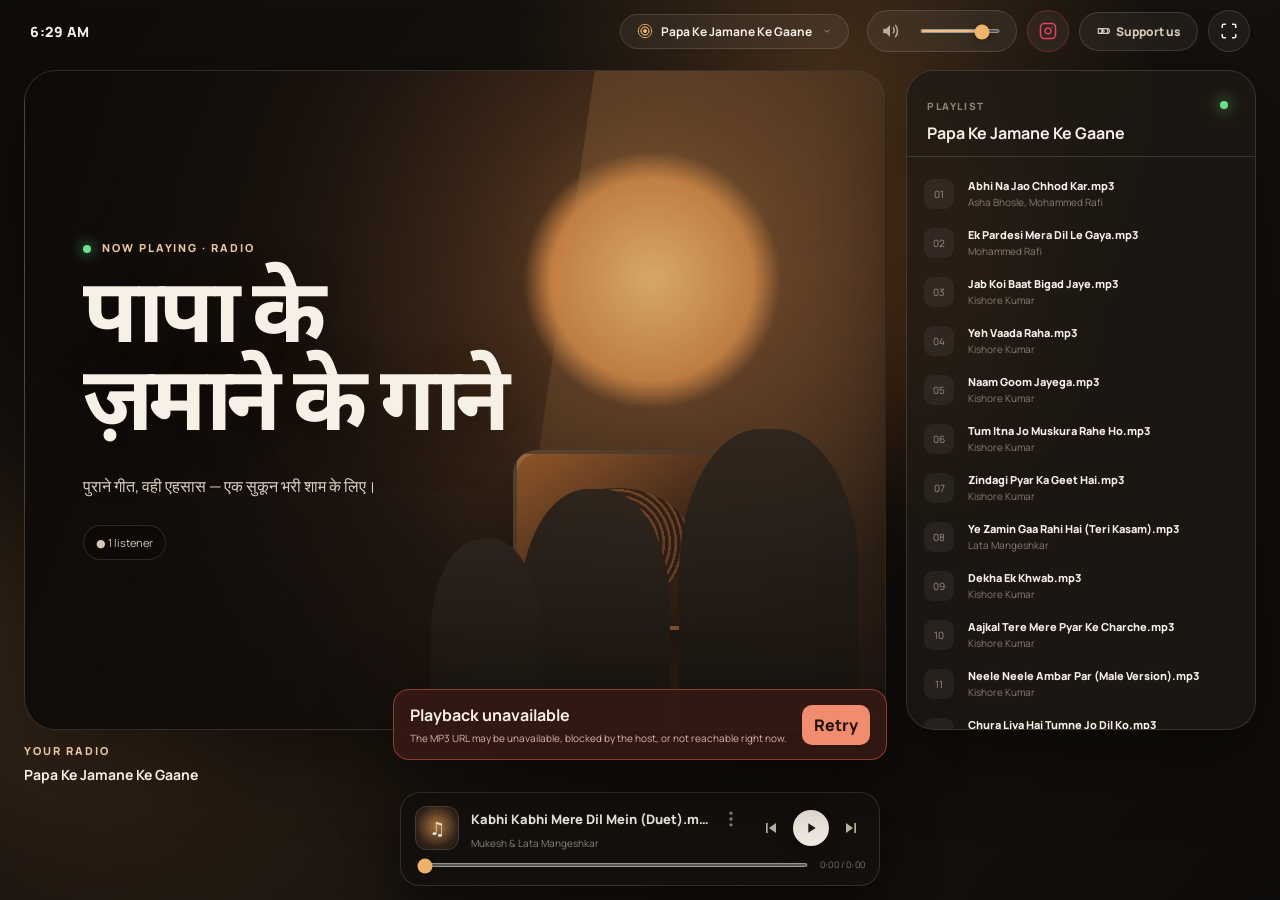
==== index.html @ b5c35861 "Add files via upload" ====
<!doctype html>
<html lang="hi">
<head>
  <meta charset="utf-8">
  <meta name="viewport" content="width=device-width, initial-scale=1">
  <meta name="theme-color" content="#0b0a09">
  <title>Suno Vibe — Suno. Feel Karo. Vibe Karo.</title>
  <meta name="description" content="Suno Vibe — Suno. Feel Karo. Vibe Karo. A nostalgic radio-style music player.">
  <link rel="preconnect" href="https://fonts.googleapis.com">
  <link rel="preconnect" href="https://fonts.gstatic.com" crossorigin>
  <link href="https://fonts.googleapis.com/css2?family=Manrope:wght@400;500;600;700;800&family=Noto+Sans+Devanagari:wght@500;600;700;800&display=swap" rel="stylesheet">
  <link rel="stylesheet" href="styles.css">
</head>
<body>
  <div class="app-shell">
    <div class="ambient ambient-a"></div>
    <div class="ambient ambient-b"></div>

        <header class="topbar">
      <div class="clock" id="clock">--:--</div>
      <div class="top-actions">
        <!-- Radio Channel Dropdown -->
        <div class="channel-dropdown">
          <button class="channel-btn" id="channelBtn">
            <span class="channel-icon-wrapper">
              <svg class="channel-svg-icon" viewBox="0 0 24 24" width="16" height="16">
                <circle cx="12" cy="12" r="3" fill="currentColor"/>
                <path d="M12 2C6.48 2 2 6.48 2 12s4.48 10 10 10 10-4.48 10-10S17.52 2 12 2zm0 16c-3.31 0-6-2.69-6-6s2.69-6 6-6 6 2.69 6 6-2.69 6-6 6z" fill="none" stroke="currentColor" stroke-width="1.5"/>
                <path d="M12 6c-3.31 0-6 2.69-6 6s2.69 6 6 6 6-2.69 6-6-2.69-6-6-6z" fill="none" stroke="currentColor" stroke-width="1"/>
              </svg>
            </span>
            <span class="channel-name" id="currentChannelName">Papa Ke Jamane Ke Gaane</span>
            <span class="channel-arrow">
              <svg class="arrow-svg" viewBox="0 0 24 24" width="10" height="10">
                <path d="M7 10l5 5 5-5" fill="none" stroke="currentColor" stroke-width="2" stroke-linecap="round" stroke-linejoin="round"/>
              </svg>
            </span>
          </button>
          <div class="channel-menu" id="channelMenu">
            <div class="channel-header">📻 Radio Channels</div>
            <div class="channel-item active" data-channel="papa">
              <span class="channel-icon-s">
                <svg viewBox="0 0 24 24" width="18" height="18">
                  <circle cx="12" cy="12" r="3" fill="#f0b36d"/>
                  <path d="M12 2C6.48 2 2 6.48 2 12s4.48 10 10 10 10-4.48 10-10S17.52 2 12 2z" fill="none" stroke="#f0b36d" stroke-width="1.5"/>
                </svg>
              </span>
              Papa Ke Jamane Ke Gaane
              <span class="channel-check">✓</span>
            </div>
            <div class="channel-item" data-channel="bhojpuri">
              <span class="channel-icon-s">
                <svg viewBox="0 0 24 24" width="18" height="18">
                  <path d="M12 2C6.48 2 2 6.48 2 12s4.48 10 10 10 10-4.48 10-10S17.52 2 12 2z" fill="none" stroke="#ff6b35" stroke-width="1.5"/>
                  <circle cx="12" cy="12" r="2" fill="#ff6b35"/>
                  <path d="M7 8c3-3 6-3 10 0" stroke="#ff6b35" stroke-width="1.5" fill="none"/>
                </svg>
              </span>
              Bhojpuri Banger
              <span class="new-badge">HOT</span>
            </div>
            <div class="channel-item" data-channel="2009">
              <span class="channel-icon-s">
                <svg viewBox="0 0 24 24" width="18" height="18">
                  <path d="M12 3v10.55c-.59-.34-1.27-.55-2-.55-2.21 0-4 1.79-4 4s1.79 4 4 4 4-1.79 4-4V7h4V3h-6z" fill="none" stroke="#ffd700" stroke-width="1.5"/>
                </svg>
              </span>
              2009s Vibe
              <span class="new-badge">NEW</span>
            </div>
            <div class="channel-item" data-channel="bartam">
              <span class="channel-icon-s">
                <svg viewBox="0 0 24 24" width="18" height="18">
                  <path d="M3 17v2h6v-2H3zM3 5v2h10V5H3zm10 16v-2h8v-2h-8v-2h-2v6h2zM7 9v2H3v2h4v2h2V9H7zm14 4v-2H11v2h10zm-6-4h2V7h-2v2z" fill="none" stroke="#4ecdc4" stroke-width="1.5"/>
                </svg>
              </span>
              Bartan Time
            </div>
            <div class="channel-item" data-channel="gym">
              <span class="channel-icon-s">
                <svg viewBox="0 0 24 24" width="18" height="18">
                  <path d="M20 18c1.1 0 2-.9 2-2V8c0-1.1-.9-2-2-2h-4v2h4v8h-4v2h4zM4 18h4v-2H4V8h4V6H4c-1.1 0-2 .9-2 2v8c0 1.1.9 2 2 2z" fill="none" stroke="#ff6b6b" stroke-width="1.5"/>
                  <rect x="8" y="6" width="8" height="12" rx="1" fill="none" stroke="#ff6b6b" stroke-width="1.5"/>
                </svg>
              </span>
              Gym Jam
            </div>
            <div class="channel-item" data-channel="genz">
              <span class="channel-icon-s">
                <svg viewBox="0 0 24 24" width="18" height="18">
                  <path d="M12 2C6.48 2 2 6.48 2 12s4.48 10 10 10 10-4.48 10-10S17.52 2 12 2zm0 18c-4.41 0-8-3.59-8-8s3.59-8 8-8 8 3.59 8 8-3.59 8-8 8z" fill="none" stroke="#a29bfe" stroke-width="1.5"/>
                  <path d="M12 6v6l4 2" fill="none" stroke="#a29bfe" stroke-width="1.5"/>
                </svg>
              </span>
              Genz Gaane
            </div>
            <div class="channel-item" data-channel="neendi">
              <span class="channel-icon-s">
                <svg viewBox="0 0 24 24" width="18" height="18">
                  <path d="M12 2C6.48 2 2 6.48 2 12s4.48 10 10 10 10-4.48 10-10S17.52 2 12 2zm0 18c-4.41 0-8-3.59-8-8s3.59-8 8-8 8 3.59 8 8-3.59 8-8 8z" fill="none" stroke="#74b9ff" stroke-width="1.5"/>
                  <path d="M12 6v6l3 3" fill="none" stroke="#74b9ff" stroke-width="1.5"/>
                </svg>
              </span>
              Neendi Time
            </div>
            <div class="channel-item" data-channel="chatpate">
              <span class="channel-icon-s">
                <svg viewBox="0 0 24 24" width="18" height="18">
                  <path d="M12 2C6.48 2 2 6.48 2 12s4.48 10 10 10 10-4.48 10-10S17.52 2 12 2z" fill="none" stroke="#e17055" stroke-width="1.5"/>
                  <path d="M8 8l4 4-4 4" fill="none" stroke="#e17055" stroke-width="1.5"/>
                </svg>
              </span>
              Chatpate Songs
            </div>
            <div class="channel-item" data-channel="tamil">
              <span class="channel-icon-s">
                <svg viewBox="0 0 24 24" width="18" height="18">
                  <path d="M12 2C6.48 2 2 6.48 2 12s4.48 10 10 10 10-4.48 10-10S17.52 2 12 2z" fill="none" stroke="#fd79a8" stroke-width="1.5"/>
                  <circle cx="12" cy="12" r="2" fill="#fd79a8"/>
                </svg>
              </span>
              Tamil Hits
            </div>
            <div class="channel-item" data-channel="punjabi">
              <span class="channel-icon-s">
                <svg viewBox="0 0 24 24" width="18" height="18">
                  <path d="M12 2C6.48 2 2 6.48 2 12s4.48 10 10 10 10-4.48 10-10S17.52 2 12 2z" fill="none" stroke="#00cec9" stroke-width="1.5"/>
                  <circle cx="12" cy="12" r="2" fill="#00cec9"/>
                </svg>
              </span>
              Punjabi Tadka
            </div>
            <div class="channel-item" data-channel="kk">
              <span class="channel-icon-s">
                <svg viewBox="0 0 24 24" width="18" height="18">
                  <path d="M12 2C6.48 2 2 6.48 2 12s4.48 10 10 10 10-4.48 10-10S17.52 2 12 2z" fill="none" stroke="#fdcb6e" stroke-width="1.5"/>
                  <path d="M9 8l6 4-6 4V8z" fill="none" stroke="#fdcb6e" stroke-width="1.5"/>
                </svg>
              </span>
              The Great KK
            </div>
          </div>
        </div>

        <div class="top-volume">
          <button class="icon-btn" id="muteBtn" title="Mute / unmute" aria-label="Mute / unmute">
            <svg viewBox="0 0 24 24" width="18" height="18">
              <path d="M3 9v6h4l5 5V4L7 9H3z" fill="currentColor"/>
              <path d="M16 7c2 2 2 6 0 8" fill="none" stroke="currentColor" stroke-width="2"/>
              <path d="M19 4c4 4 4 12 0 16" fill="none" stroke="currentColor" stroke-width="2"/>
            </svg>
          </button>
          <input id="volumeRange" type="range" min="0" max="1" step="0.01" value="0.85" aria-label="Volume">
          <button class="icon-btn visually-hidden" id="volumeIcon" tabindex="-1" aria-hidden="true">◖</button>
        </div>

        <!-- Instagram Button (Replaced Theme Button) -->
        <a href="https://www.instagram.com/i.shubham0210/" target="_blank" class="icon-btn instagram-btn" title="Instagram DM" aria-label="Instagram">
          <svg viewBox="0 0 24 24" width="18" height="18" fill="none" stroke="currentColor" stroke-width="2" stroke-linecap="round" stroke-linejoin="round">
            <rect x="2" y="2" width="20" height="20" rx="5" ry="5"/>
            <path d="M16 11.37A4 4 0 1 1 12.63 8 4 4 0 0 1 16 11.37z"/>
            <line x1="17.5" y1="6.5" x2="17.51" y2="6.5"/>
          </svg>
        </a>

        <button class="support-pill" id="supportBtn">
          <svg viewBox="0 0 24 24" width="14" height="14" fill="none" stroke="currentColor" stroke-width="2">
            <path d="M18 8h1a4 4 0 0 1 0 8h-1"/>
            <path d="M6 8h1a4 4 0 0 1 0 8H6"/>
            <path d="M4 8h16v8H4z"/>
            <circle cx="12" cy="12" r="2"/>
          </svg>
          Support us
        </button>
        <button class="icon-btn" id="fullscreenBtn" title="Fullscreen" aria-label="Fullscreen">
          <svg viewBox="0 0 24 24" width="18" height="18" fill="none" stroke="currentColor" stroke-width="2">
            <path d="M8 3H5a2 2 0 0 0-2 2v3"/>
            <path d="M21 8V5a2 2 0 0 0-2-2h-3"/>
            <path d="M16 21h3a2 2 0 0 0 2-2v-3"/>
            <path d="M3 16v3a2 2 0 0 0 2 2h3"/>
          </svg>
        </button>
      </div>
    </header>

    <main class="main-grid">
      <section class="hero">
        <div class="hero-copy">
          <div class="eyebrow"><span class="live-dot"></span> NOW PLAYING · RADIO</div>
          <h1 id="heroTitle">पापा के<br>ज़माने के गाने</h1>
          <p class="hero-sub" id="heroSub">पुराने गीत, वही एहसास — एक सुकून भरी शाम के लिए।</p>
          <div class="hero-meta">
            <span id="onlineCount">● 1 listener</span>
          </div>
        </div>

        <div class="radio-art" aria-hidden="true">
          <div class="sun"></div>
          <div class="window"></div>
          <div class="radio">
            <div class="radio-speaker"></div>
            <div class="radio-dial"></div>
            <div class="radio-knob"></div>
          </div>
          <div class="silhouette s1"></div>
          <div class="silhouette s2"></div>
          <div class="silhouette s3"></div>
        </div>
      </section>

      <aside class="sidebar">
        <div class="sidebar-head">
          <div>
            <small>PLAYLIST</small>
            <h2 id="playlistTitle">Papa Ke Jamane Ke Gaane</h2>
          </div>
          <span class="status-dot"></span>
        </div>

        <div class="playlist-scroll" id="playlist"></div>
      </aside>
    </main>

    <section class="queue-strip">
      <div>
        <span class="section-kicker">YOUR RADIO</span>
        <strong id="queueTitle">Papa Ke Jamane Ke Gaane</strong>
      </div>
    </section>

    <footer class="mini-player" id="miniPlayer">
      <div class="mini-top">
        <div class="cover" id="cover"><span>♫</span></div>
        <div class="mini-text">
          <div class="mini-title-row">
            <strong id="nowTitle">Choose a song</strong>
            <button class="mini-dots" id="playlistPopupBtn" title="Show playlist" aria-label="Show playlist">
              <svg viewBox="0 0 24 24" width="20" height="20" fill="none" stroke="currentColor" stroke-width="2">
                <circle cx="12" cy="5" r="1"/>
                <circle cx="12" cy="12" r="1"/>
                <circle cx="12" cy="19" r="1"/>
              </svg>
            </button>
          </div>
          <span id="nowArtist">Papa Ke Jamane Ke Gaane</span>
        </div>
        <div class="mini-controls">
          <button class="control" id="prevBtn" title="Previous" aria-label="Previous">
            <svg viewBox="0 0 24 24" width="20" height="20" fill="currentColor">
              <path d="M6 6h2v12H6zm3.5 6l8.5 6V6z"/>
            </svg>
          </button>
          <button class="play" id="playBtn" title="Play / pause" aria-label="Play / pause">
            <svg viewBox="0 0 24 24" width="16" height="16" fill="currentColor">
              <path d="M8 5v14l11-7z"/>
            </svg>
          </button>
          <button class="control" id="nextBtn" title="Next" aria-label="Next">
            <svg viewBox="0 0 24 24" width="20" height="20" fill="currentColor">
              <path d="M6 18l8.5-6L6 6v12zM16 6v12h2V6h-2z"/>
            </svg>
          </button>
        </div>
      </div>
      <div class="mini-progress-row">
        <input id="seek" type="range" min="0" max="100" value="0" aria-label="Seek">
        <span class="mini-time"><span id="currentTime">0:00</span> / <span id="duration">0:00</span></span>
      </div>
    </footer>

    <!-- Playlist Popup (Modern Floating Card) -->
    <div class="playlist-popup" id="playlistPopup" hidden>
      <div class="popup-header">
        <div class="popup-title-wrap">
          <span class="popup-title">Playlist</span>
          <span class="popup-count" id="popupCount">0</span>
        </div>
        <button class="popup-close" id="playlistPopupClose">
          <svg viewBox="0 0 24 24" width="16" height="16" fill="none" stroke="currentColor" stroke-width="2">
            <line x1="18" y1="6" x2="6" y2="18"/>
            <line x1="6" y1="6" x2="18" y2="18"/>
          </svg>
        </button>
      </div>
      <div class="popup-list" id="popupList"></div>
    </div>

    <div class="toast" id="toast" role="status" aria-live="polite"></div>
    <div class="error-panel" id="errorPanel" hidden>
      <b>Playback unavailable</b>
      <span id="errorText">The audio server did not respond.</span>
      <button id="retryBtn">Retry</button>
    </div>

    <audio id="audio" preload="metadata"></audio>
  </div>
  <script src="songs.js"></script>
  <script src="app.js"></script>
</body>
</html>
---- styles.css ----
*{box-sizing:border-box}
:root{
  --bg:#0d0b09;--panel:rgba(30,25,20,.78);--panel2:rgba(22,19,16,.9);
  --text:#f7f0e7;--muted:#b9afa2;--line:rgba(255,255,255,.13);
  --accent:#f0b36d;--accent2:#e98253;--shadow:0 25px 80px rgba(0,0,0,.42)
}
*{scrollbar-width:thin;scrollbar-color:#4e463d transparent}
html,body{margin:0;min-height:100%;background:var(--bg);color:var(--text);font-family:Manrope,system-ui,sans-serif}
body{overflow-x:hidden}
button,input{font:inherit}
button{color:inherit}
.app-shell{min-height:100vh;position:relative;overflow:hidden;background:
 radial-gradient(circle at 65% 10%,rgba(238,156,80,.20),transparent 28%),
 radial-gradient(circle at 10% 80%,rgba(100,63,36,.22),transparent 32%),
 linear-gradient(125deg,#0e0c0a 0%,#18130e 45%,#0e0c0a 100%)}
.ambient{position:absolute;filter:blur(60px);border-radius:50%;pointer-events:none;opacity:.3}
.ambient-a{width:360px;height:360px;right:20%;top:12%;background:#c46e32}
.ambient-b{width:300px;height:300px;left:-100px;bottom:10%;background:#5a402b}
.topbar{height:76px;display:flex;align-items:center;justify-content:space-between;padding:0 30px;position:relative;z-index:5}
.clock{font-size:14px;font-weight:800;letter-spacing:.04em}
.top-actions{display:flex;gap:10px;align-items:center}

/* Channel Dropdown */
.channel-dropdown{position:relative;margin-right:8px}
.channel-btn{display:flex;align-items:center;gap:8px;padding:8px 16px;border:1px solid var(--line);background:rgba(255,255,255,.055);backdrop-filter:blur(14px);border-radius:999px;cursor:pointer;transition:.2s;color:var(--text);font-size:12px;font-weight:700;white-space:nowrap}
.channel-btn:hover{background:rgba(255,255,255,.11);transform:translateY(-1px)}
.channel-icon-wrapper{display:flex;align-items:center;color:var(--accent)}
.channel-svg-icon{color:var(--accent)}
.channel-arrow{display:flex;align-items:center;opacity:.6;margin-left:2px}
.arrow-svg{transition:transform .2s}
.channel-dropdown.open .arrow-svg{transform:rotate(180deg)}

.channel-menu{position:absolute;top:calc(100% + 10px);right:0;min-width:240px;max-height:400px;overflow-y:auto;background:rgba(20,17,14,.96);backdrop-filter:blur(24px);border:1px solid var(--line);border-radius:16px;padding:8px 6px;box-shadow:0 20px 60px rgba(0,0,0,.6);display:none;z-index:50}
.channel-menu.open{display:block}
.channel-header{font-size:10px;font-weight:800;color:#847a70;padding:6px 12px 10px;letter-spacing:.1em;text-transform:uppercase;border-bottom:1px solid var(--line);margin-bottom:4px}
.channel-item{display:flex;align-items:center;gap:10px;padding:10px 12px;border-radius:10px;cursor:pointer;font-size:12px;font-weight:600;color:#c2b7ab;transition:.15s;position:relative}
.channel-item:hover{background:rgba(255,255,255,.08);color:#fff}
.channel-item.active{background:rgba(238,173,101,.12);color:var(--accent)}
.channel-icon-s{display:flex;align-items:center;width:24px;justify-content:center}
.channel-check{display:none;margin-left:auto;color:var(--accent)}
.channel-item.active .channel-check{display:block}
.new-badge{margin-left:auto;background:#ff4757;color:#fff;font-size:8px;font-weight:800;padding:2px 8px;border-radius:999px;text-transform:uppercase;letter-spacing:.05em}

/* Volume Control */
.top-volume{display:flex;align-items:center;gap:10px;border:1px solid var(--line);background:rgba(255,255,255,.055);backdrop-filter:blur(14px);border-radius:999px;padding:0 14px 0 4px;height:42px}
.top-volume #muteBtn{border:0;background:transparent;backdrop-filter:none;width:36px;height:36px;display:flex;align-items:center;justify-content:center;color:#b9afa2}
.top-volume #muteBtn:hover{background:rgba(255,255,255,.1);transform:none;color:#fff}
.top-volume #volumeRange{width:80px;accent-color:var(--accent);height:4px}
.visually-hidden{position:absolute;width:1px;height:1px;padding:0;margin:-1px;overflow:hidden;clip:rect(0,0,0,0);white-space:nowrap;border:0}

/* Buttons */
.icon-btn,.support-pill,.small-btn{border:1px solid var(--line);background:rgba(255,255,255,.055);backdrop-filter:blur(14px);border-radius:999px;cursor:pointer;transition:.2s}
.icon-btn{width:42px;height:42px;display:flex;align-items:center;justify-content:center}
.icon-btn:hover,.support-pill:hover{background:rgba(255,255,255,.11);transform:translateY(-1px)}
.instagram-btn{color:#e4405f;border-color:rgba(228,64,95,0.3)}
.instagram-btn:hover{background:rgba(228,64,95,0.15);color:#ff6b8a;transform:translateY(-1px)}
.support-pill{padding:10px 16px;font-weight:800;font-size:12px;display:flex;align-items:center;gap:6px;color:#d6c9ba}
.support-pill:hover{color:#fff}

@media(max-width:700px){.top-volume{display:none}}

/* Main Grid */
.main-grid{display:grid;grid-template-columns:minmax(0,1fr) 350px;gap:20px;padding:12px 24px 0;max-width:1500px;margin:auto;position:relative;z-index:2}
.hero{min-height:580px;border:1px solid var(--line);border-radius:32px;position:relative;overflow:hidden;padding:58px 58px;display:flex;align-items:center;box-shadow:var(--shadow);
background:linear-gradient(110deg,rgba(13,10,8,.88) 0%,rgba(13,10,8,.54) 50%,rgba(13,10,8,.22) 100%),
radial-gradient(circle at 72% 28%,#c88746 0%,#80502f 19%,#302117 48%,#17120f 75%)}
.hero:after{content:"";position:absolute;inset:0;background-image:linear-gradient(90deg,rgba(255,255,255,.04) 1px,transparent 1px),linear-gradient(rgba(255,255,255,.03) 1px,transparent 1px);background-size:42px 42px;mask-image:linear-gradient(90deg,#000,transparent 80%);opacity:.18}
.hero-copy{position:relative;z-index:2;max-width:650px}
.eyebrow,.section-kicker{font-size:11px;font-weight:800;letter-spacing:.18em;color:#e9c7a2}
.live-dot,.status-dot{display:inline-block;width:8px;height:8px;border-radius:50%;background:#6de08d;box-shadow:0 0 14px #6de08d;vertical-align:middle;margin-right:7px}
.hero h1{font-family:"Noto Sans Devanagari",Manrope,sans-serif;font-size:clamp(54px,7vw,112px);line-height:.98;letter-spacing:-.06em;margin:22px 0 22px;text-shadow:0 18px 50px rgba(0,0,0,.35)}
.hero-sub{font-size:16px;color:#ddd0c2;max-width:560px}
.hero-meta{display:flex;gap:9px;flex-wrap:wrap;margin-top:28px}
.hero-meta span{padding:9px 12px;border:1px solid var(--line);background:rgba(0,0,0,.18);border-radius:999px;font-size:11px;color:#d6c9ba}

/* Radio Art */
.radio-art{position:absolute;inset:0;overflow:hidden;opacity:.85}
.sun{position:absolute;width:260px;height:260px;border-radius:50%;right:12%;top:12%;background:radial-gradient(circle,#f2c47a,#d78b48 55%,transparent 70%);filter:blur(1px)}
.window{position:absolute;right:0;top:0;width:45%;height:100%;background:linear-gradient(135deg,rgba(209,152,87,.25),rgba(65,47,35,.08));clip-path:polygon(25% 0,100% 0,100% 100%,0 100%)}
.radio{position:absolute;right:13%;bottom:15%;width:260px;height:180px;border-radius:24px;background:linear-gradient(145deg,#a05f2d,#3c2518 55%,#1c120d);box-shadow:0 30px 50px rgba(0,0,0,.4);border:4px solid rgba(255,220,170,.18)}
.radio-speaker{position:absolute;left:25px;top:34px;width:150px;height:110px;border-radius:50%;background:repeating-radial-gradient(circle,#2a1b13 0 3px,#7b4c2c 4px 6px);opacity:.8}
.radio-dial{position:absolute;right:24px;top:45px;width:34px;height:70px;border-radius:20px;background:#1b110c;box-shadow:inset 0 0 0 4px #6b3f23}
.radio-knob{position:absolute;right:31px;bottom:25px;width:20px;height:20px;border-radius:50%;background:#d19a5d}
.silhouette{position:absolute;bottom:-20px;border-radius:45% 45% 0 0;background:linear-gradient(#2d251e,#17130f);filter:blur(.2px)}
.s1{right:3%;width:180px;height:320px}.s2{right:25%;width:150px;height:260px}.s3{right:40%;width:110px;height:210px}

/* Sidebar - Simplified */
.sidebar{height:580px;border:1px solid var(--line);border-radius:28px;background:var(--panel);backdrop-filter:blur(18px);box-shadow:var(--shadow);overflow:hidden;display:flex;flex-direction:column}
.sidebar-head{padding:22px 20px 12px;display:flex;justify-content:space-between;align-items:flex-start;border-bottom:1px solid var(--line)}
.sidebar-head small{font-size:10px;color:#8f8579;letter-spacing:.16em;font-weight:800}
.sidebar-head h2{font-size:16px;margin:7px 0 0;max-width:260px}
.status-dot{margin-top:8px}
.playlist-scroll{overflow:auto;padding:12px 8px 12px;flex:1}
.song{display:grid;grid-template-columns:34px 1fr;gap:10px;align-items:center;padding:9px 9px;border-radius:12px;cursor:pointer}
.song:hover{background:rgba(255,255,255,.06)}
.song.active{background:rgba(238,173,101,.12)}
.song-num{width:30px;height:30px;display:grid;place-items:center;border-radius:9px;background:rgba(255,255,255,.055);font-size:10px;color:#9c9185}
.song.active .song-num{background:rgba(238,173,101,.2);color:#ffd39d}
.song-info{min-width:0}.song-title{font-size:11px;font-weight:800;white-space:nowrap;overflow:hidden;text-overflow:ellipsis}.song-artist{font-size:10px;color:#877d72;margin-top:2px;white-space:nowrap;overflow:hidden;text-overflow:ellipsis}

/* Queue Strip */
.queue-strip{max-width:1500px;margin:18px auto 0;padding:0 24px 14px;display:flex;align-items:center;justify-content:space-between;position:relative;z-index:2}
.queue-strip strong{display:block;margin-top:5px;font-size:14px}

/* Mini Player */
.mini-player{align-self:center;flex:0 0 auto;z-index:20;width:min(480px,92vw);padding:12px 14px 14px;border-radius:20px;border:1px solid var(--line);background:rgba(20,17,14,.9);backdrop-filter:blur(24px);box-shadow:0 20px 50px rgba(0,0,0,.5);display:flex;flex-direction:column;gap:8px}
.mini-top{display:flex;align-items:center;gap:12px;min-width:0}
.mini-player .cover{width:44px;height:44px;flex:0 0 auto;border-radius:12px;background:radial-gradient(circle at 50% 45%,#b27a43,#35251a 62%,#14100d);display:grid;place-items:center;font-size:18px;box-shadow:inset 0 0 0 1px rgba(255,255,255,.13);color:#f7f0e7}
.mini-text{min-width:0;flex:1 1 auto}
.mini-title-row{display:flex;align-items:center;gap:8px;min-width:0}
.mini-title-row strong{font-size:13px;font-weight:800;white-space:nowrap;overflow:hidden;text-overflow:ellipsis;min-width:0}
.mini-dots{flex:0 0 auto;border:0;background:transparent;color:#8f8579;font-size:15px;cursor:pointer;line-height:1;padding:4px;transition:.2s;display:flex;align-items:center}
.mini-dots:hover{color:#fff;transform:scale(1.1)}
.mini-text>span{display:block;font-size:10px;color:#8f8579;margin-top:3px;white-space:nowrap;overflow:hidden;text-overflow:ellipsis}
.mini-controls{display:flex;align-items:center;gap:8px;flex:0 0 auto}
.mini-controls .control,.mini-controls .play{border:0;background:transparent;cursor:pointer;transition:.2s}
.mini-controls .control{color:#c2b7ab;padding:4px;display:flex;align-items:center}
.mini-controls .control:hover{color:#fff;transform:scale(1.1)}
.mini-controls .play{width:36px;height:36px;border-radius:50%;background:#f5eee6;color:#201a15;box-shadow:0 8px 20px rgba(0,0,0,.3);display:grid;place-items:center;transition:.2s}
.mini-controls .play:hover{transform:scale(1.05);background:#fff}
.mini-progress-row{display:flex;align-items:center;gap:10px}
.mini-progress-row input[type=range]{height:4px;accent-color:var(--accent)}
.mini-time{flex:0 0 auto;font-size:9px;color:#82776c;letter-spacing:.02em}

/* Playlist Popup */
.playlist-popup{position:fixed;bottom:100px;left:50%;transform:translateX(-50%);width:min(500px,92vw);max-height:450px;background:rgba(20,17,14,.96);backdrop-filter:blur(30px);border:1px solid rgba(255,255,255,.12);border-radius:20px;box-shadow:0 30px 80px rgba(0,0,0,.7);z-index:40;display:flex;flex-direction:column;overflow:hidden;animation:popupFade .25s ease-out}
@keyframes popupFade{from{opacity:0;transform:translateX(-50%) scale(.95) translateY(10px)}to{opacity:1;transform:translateX(-50%) scale(1) translateY(0)}}
.playlist-popup[hidden]{display:none}
.popup-header{display:flex;justify-content:space-between;align-items:center;padding:16px 20px 12px;border-bottom:1px solid rgba(255,255,255,.06)}
.popup-title-wrap{display:flex;align-items:center;gap:10px}
.popup-title{font-weight:800;font-size:15px;color:#f7f0e7}
.popup-count{background:rgba(255,255,255,.08);padding:2px 10px;border-radius:999px;font-size:11px;font-weight:700;color:#b9afa2}
.popup-close{border:0;background:rgba(255,255,255,.06);width:32px;height:32px;border-radius:50%;cursor:pointer;color:#b9afa2;transition:.2s;display:grid;place-items:center}
.popup-close:hover{background:rgba(255,255,255,.12);color:#fff;transform:rotate(90deg)}
.popup-list{overflow:auto;padding:8px 12px 16px;flex:1}
.popup-song{display:grid;grid-template-columns:28px 1fr;gap:10px;align-items:center;padding:8px 12px;border-radius:10px;cursor:pointer;transition:.15s}
.popup-song:hover{background:rgba(255,255,255,.06)}
.popup-song.active{background:rgba(238,173,101,.1)}
.popup-song-num{font-size:10px;color:#9c9185;text-align:center;font-weight:600}
.popup-song.active .popup-song-num{color:#ffd39d}
.popup-song-info{min-width:0}
.popup-song-title{font-size:12px;font-weight:700;white-space:nowrap;overflow:hidden;text-overflow:ellipsis}
.popup-song-artist{font-size:9px;color:#877d72;white-space:nowrap;overflow:hidden;text-overflow:ellipsis}

/* Toast & Error */
.toast{position:fixed;left:50%;bottom:140px;transform:translate(-50%,15px);padding:10px 15px;border:1px solid var(--line);background:rgba(24,20,16,.94);border-radius:12px;font-size:11px;opacity:0;pointer-events:none;transition:.25s;z-index:30}
.toast.show{opacity:1;transform:translate(-50%,0)}
.error-panel{position:fixed;left:50%;bottom:140px;transform:translateX(-50%);z-index:31;max-width:min(560px,90vw);padding:14px 16px;border:1px solid rgba(255,105,85,.45);background:rgba(52,25,20,.95);border-radius:16px;box-shadow:var(--shadow);display:grid;grid-template-columns:1fr auto;gap:5px 15px}
.error-panel[hidden]{display:none}
.error-panel span{font-size:10px;color:#d8b5ab}.error-panel button{grid-column:2;grid-row:1/3;align-self:center;border:0;border-radius:10px;padding:9px 12px;background:#f28c6e;color:#24130e;font-weight:800;cursor:pointer}

/* Responsive */
@media(max-width:1050px){.main-grid{grid-template-columns:1fr}.sidebar{height:480px}.hero{min-height:500px}.radio-art{opacity:.55}}
@media(max-width:700px){.topbar{height:64px;padding:0 14px}.top-actions{gap:5px}.top-actions .support-pill{display:none}.main-grid{padding:8px 10px 0}.hero{min-height:430px;padding:34px 26px;border-radius:24px}.hero h1{font-size:54px}.hero-meta span:nth-child(2){display:none}.radio{right:-50px;bottom:10%;transform:scale(.8);transform-origin:bottom right}.sidebar{height:440px;border-radius:22px}.queue-strip{padding:0 12px 10px}.playlist-popup{bottom:85px;max-height:350px}.channel-btn{font-size:10px;padding:6px 12px}.channel-menu{min-width:200px}.channel-btn .channel-name{max-width:120px;overflow:hidden;text-overflow:ellipsis}}

/* One-Screen UI */
html,body{height:100%;overflow:hidden}
.app-shell{height:100vh;min-height:0;overflow:hidden;display:flex;flex-direction:column;align-items:center}
.topbar,.main-grid,.queue-strip{width:100%}
.topbar{flex:0 0 62px;height:62px}
.main-grid{flex:1 1 auto;min-height:0;height:auto;padding-top:8px;padding-bottom:0}
.hero{min-height:0;height:100%}
.sidebar{height:100%;min-height:0}
.playlist-scroll{min-height:0}
.queue-strip{flex:0 0 auto;margin-top:8px;padding-bottom:8px}
.mini-player{margin-bottom:14px}
@media(max-width:1050px){.main-grid{min-height:0;overflow:hidden}.hero{min-height:0}.sidebar{height:100%}}
@media(max-width:700px){.app-shell{height:100dvh}.topbar{flex-basis:54px;height:54px}.main-grid{display:grid;grid-template-rows:minmax(0,1fr) minmax(0,1fr);gap:8px;overflow:hidden}.hero{min-height:0;height:100%;padding:22px 20px}.hero h1{font-size:clamp(40px,12vw,54px)}.sidebar{height:100%;min-height:0}.playlist-scroll{min-height:0}.queue-strip{margin-top:5px}}

input[type=range]{accent-color:var(--accent);width:100%;cursor:pointer;background:transparent}
input[type=range]::-webkit-slider-runnable-track{height:4px;background:rgba(255,255,255,.15);border-radius:2px}
input[type=range]::-webkit-slider-thumb{-webkit-appearance:none;height:14px;width:14px;border-radius:50%;background:var(--accent);margin-top:-5px;cursor:pointer;box-shadow:0 2px 8px rgba(0,0,0,.3)}
input[type=range]::-moz-range-track{height:4px;background:rgba(255,255,255,.15);border-radius:2px;border:0}
input[type=range]::-moz-range-thumb{height:14px;width:14px;border-radius:50%;background:var(--accent);border:0;cursor:pointer}
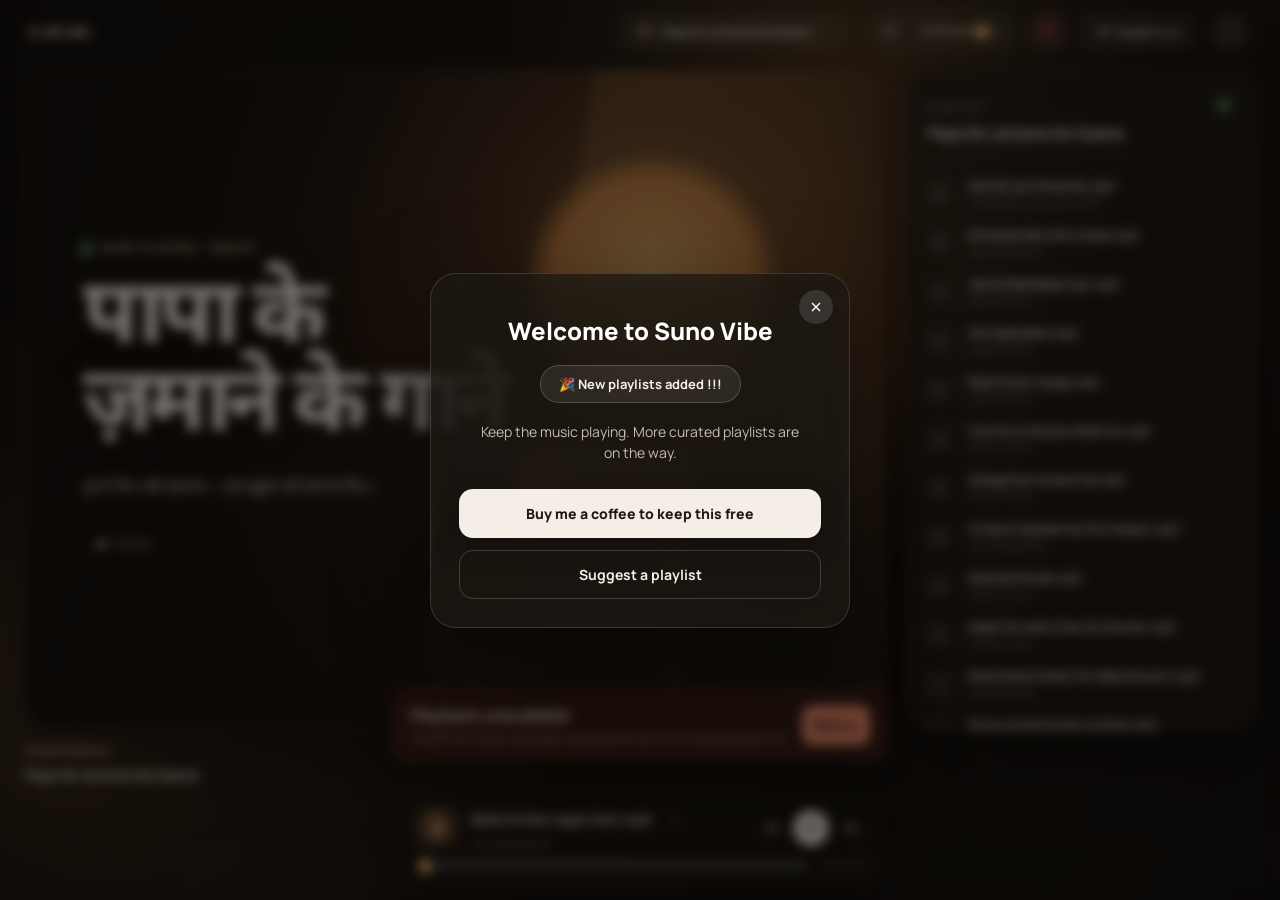
==== commit fc529de9: "Add files via upload" ====
--- a/index.html
+++ b/index.html
@@ -285,6 +285,23 @@
       <div class="popup-list" id="popupList"></div>
     </div>
 
+    <!-- Welcome Popup -->
+    <div class="welcome-overlay" id="welcomeOverlay" hidden>
+      <div class="welcome-card">
+        <button class="welcome-close" id="welcomeClose" aria-label="Close">
+          <svg viewBox="0 0 24 24" width="16" height="16" fill="none" stroke="currentColor" stroke-width="2">
+            <line x1="18" y1="6" x2="6" y2="18"/>
+            <line x1="6" y1="6" x2="18" y2="18"/>
+          </svg>
+        </button>
+        <h2 class="welcome-title">Welcome to Suno Vibe</h2>
+        <div class="welcome-badge">🎉 New playlists added !!!</div>
+        <p class="welcome-sub">Keep the music playing. More curated playlists are on the way.</p>
+        <a class="welcome-coffee-btn" id="welcomeCoffeeBtn" href="https://www.buymeacoffee.com/sunovibe" target="_blank" rel="noopener">Buy me a coffee to keep this free</a>
+        <a class="welcome-suggest-btn" id="welcomeSuggestBtn" href="https://forms.gle/your-suggest-a-playlist-form" target="_blank" rel="noopener">Suggest a playlist</a>
+      </div>
+    </div>
+
     <div class="toast" id="toast" role="status" aria-live="polite"></div>
     <div class="error-panel" id="errorPanel" hidden>
       <b>Playback unavailable</b>
--- a/styles.css
+++ b/styles.css
@@ -167,6 +167,22 @@
 @media(max-width:1050px){.main-grid{min-height:0;overflow:hidden}.hero{min-height:0}.sidebar{height:100%}}
 @media(max-width:700px){.app-shell{height:100dvh}.topbar{flex-basis:54px;height:54px}.main-grid{display:grid;grid-template-rows:minmax(0,1fr) minmax(0,1fr);gap:8px;overflow:hidden}.hero{min-height:0;height:100%;padding:22px 20px}.hero h1{font-size:clamp(40px,12vw,54px)}.sidebar{height:100%;min-height:0}.playlist-scroll{min-height:0}.queue-strip{margin-top:5px}}
 
+/* Welcome Popup */
+.welcome-overlay{position:fixed;inset:0;z-index:100;display:flex;align-items:center;justify-content:center;padding:24px;background:rgba(8,6,4,.55);backdrop-filter:blur(6px);animation:welcomeFadeIn .25s ease-out}
+.welcome-overlay[hidden]{display:none}
+@keyframes welcomeFadeIn{from{opacity:0}to{opacity:1}}
+.welcome-card{position:relative;width:min(420px,100%);padding:34px 28px 28px;border-radius:26px;border:1px solid rgba(255,255,255,.14);background:rgba(30,25,20,.72);backdrop-filter:blur(28px);box-shadow:0 30px 90px rgba(0,0,0,.55);text-align:center;animation:welcomeSlideUp .3s ease-out}
+@keyframes welcomeSlideUp{from{opacity:0;transform:translateY(18px) scale(.97)}to{opacity:1;transform:translateY(0) scale(1)}}
+.welcome-close{position:absolute;top:16px;right:16px;width:34px;height:34px;border-radius:50%;border:0;background:rgba(255,255,255,.12);color:#fff;display:grid;place-items:center;cursor:pointer;transition:.2s}
+.welcome-close:hover{background:rgba(255,255,255,.2);transform:rotate(90deg)}
+.welcome-title{font-size:24px;font-weight:800;color:#fff;margin:6px 0 18px}
+.welcome-badge{display:inline-flex;align-items:center;gap:6px;padding:9px 18px;border-radius:999px;border:1px solid rgba(255,255,255,.18);background:rgba(255,255,255,.08);font-size:13px;font-weight:700;color:#f7f0e7;margin-bottom:18px}
+.welcome-sub{font-size:14px;line-height:1.5;color:#c7bcae;max-width:320px;margin:0 auto 26px}
+.welcome-coffee-btn{display:block;width:100%;padding:15px;border-radius:14px;background:#f5eee6;color:#201a15;font-weight:800;font-size:14px;text-decoration:none;box-shadow:0 10px 24px rgba(0,0,0,.25);transition:.2s;margin-bottom:12px}
+.welcome-coffee-btn:hover{background:#fff;transform:translateY(-1px)}
+.welcome-suggest-btn{display:block;width:100%;padding:14px;border-radius:14px;border:1px solid rgba(255,255,255,.18);color:#f7f0e7;font-weight:700;font-size:14px;text-decoration:none;transition:.2s}
+.welcome-suggest-btn:hover{background:rgba(255,255,255,.08)}
+
 input[type=range]{accent-color:var(--accent);width:100%;cursor:pointer;background:transparent}
 input[type=range]::-webkit-slider-runnable-track{height:4px;background:rgba(255,255,255,.15);border-radius:2px}
 input[type=range]::-webkit-slider-thumb{-webkit-appearance:none;height:14px;width:14px;border-radius:50%;background:var(--accent);margin-top:-5px;cursor:pointer;box-shadow:0 2px 8px rgba(0,0,0,.3)}
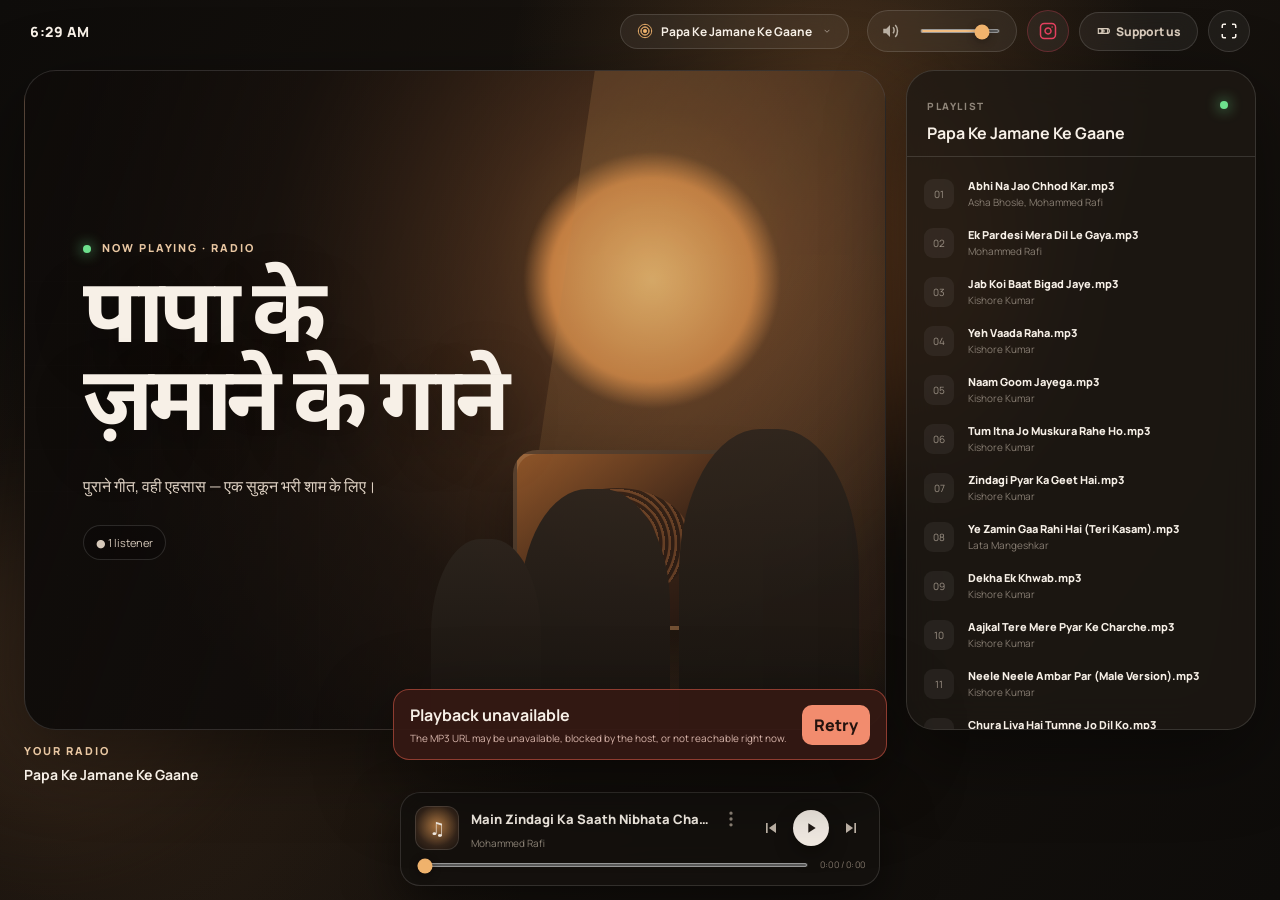
==== commit 98ca3f49: "Add files via upload" ====
--- a/index.html
+++ b/index.html
@@ -285,23 +285,6 @@
       <div class="popup-list" id="popupList"></div>
     </div>
 
-    <!-- Welcome Popup -->
-    <div class="welcome-overlay" id="welcomeOverlay" hidden>
-      <div class="welcome-card">
-        <button class="welcome-close" id="welcomeClose" aria-label="Close">
-          <svg viewBox="0 0 24 24" width="16" height="16" fill="none" stroke="currentColor" stroke-width="2">
-            <line x1="18" y1="6" x2="6" y2="18"/>
-            <line x1="6" y1="6" x2="18" y2="18"/>
-          </svg>
-        </button>
-        <h2 class="welcome-title">Welcome to Suno Vibe</h2>
-        <div class="welcome-badge">🎉 New playlists added !!!</div>
-        <p class="welcome-sub">Keep the music playing. More curated playlists are on the way.</p>
-        <a class="welcome-coffee-btn" id="welcomeCoffeeBtn" href="https://www.buymeacoffee.com/sunovibe" target="_blank" rel="noopener">Buy me a coffee to keep this free</a>
-        <a class="welcome-suggest-btn" id="welcomeSuggestBtn" href="https://forms.gle/your-suggest-a-playlist-form" target="_blank" rel="noopener">Suggest a playlist</a>
-      </div>
-    </div>
-
     <div class="toast" id="toast" role="status" aria-live="polite"></div>
     <div class="error-panel" id="errorPanel" hidden>
       <b>Playback unavailable</b>
--- a/styles.css
+++ b/styles.css
@@ -167,22 +167,6 @@
 @media(max-width:1050px){.main-grid{min-height:0;overflow:hidden}.hero{min-height:0}.sidebar{height:100%}}
 @media(max-width:700px){.app-shell{height:100dvh}.topbar{flex-basis:54px;height:54px}.main-grid{display:grid;grid-template-rows:minmax(0,1fr) minmax(0,1fr);gap:8px;overflow:hidden}.hero{min-height:0;height:100%;padding:22px 20px}.hero h1{font-size:clamp(40px,12vw,54px)}.sidebar{height:100%;min-height:0}.playlist-scroll{min-height:0}.queue-strip{margin-top:5px}}
 
-/* Welcome Popup */
-.welcome-overlay{position:fixed;inset:0;z-index:100;display:flex;align-items:center;justify-content:center;padding:24px;background:rgba(8,6,4,.55);backdrop-filter:blur(6px);animation:welcomeFadeIn .25s ease-out}
-.welcome-overlay[hidden]{display:none}
-@keyframes welcomeFadeIn{from{opacity:0}to{opacity:1}}
-.welcome-card{position:relative;width:min(420px,100%);padding:34px 28px 28px;border-radius:26px;border:1px solid rgba(255,255,255,.14);background:rgba(30,25,20,.72);backdrop-filter:blur(28px);box-shadow:0 30px 90px rgba(0,0,0,.55);text-align:center;animation:welcomeSlideUp .3s ease-out}
-@keyframes welcomeSlideUp{from{opacity:0;transform:translateY(18px) scale(.97)}to{opacity:1;transform:translateY(0) scale(1)}}
-.welcome-close{position:absolute;top:16px;right:16px;width:34px;height:34px;border-radius:50%;border:0;background:rgba(255,255,255,.12);color:#fff;display:grid;place-items:center;cursor:pointer;transition:.2s}
-.welcome-close:hover{background:rgba(255,255,255,.2);transform:rotate(90deg)}
-.welcome-title{font-size:24px;font-weight:800;color:#fff;margin:6px 0 18px}
-.welcome-badge{display:inline-flex;align-items:center;gap:6px;padding:9px 18px;border-radius:999px;border:1px solid rgba(255,255,255,.18);background:rgba(255,255,255,.08);font-size:13px;font-weight:700;color:#f7f0e7;margin-bottom:18px}
-.welcome-sub{font-size:14px;line-height:1.5;color:#c7bcae;max-width:320px;margin:0 auto 26px}
-.welcome-coffee-btn{display:block;width:100%;padding:15px;border-radius:14px;background:#f5eee6;color:#201a15;font-weight:800;font-size:14px;text-decoration:none;box-shadow:0 10px 24px rgba(0,0,0,.25);transition:.2s;margin-bottom:12px}
-.welcome-coffee-btn:hover{background:#fff;transform:translateY(-1px)}
-.welcome-suggest-btn{display:block;width:100%;padding:14px;border-radius:14px;border:1px solid rgba(255,255,255,.18);color:#f7f0e7;font-weight:700;font-size:14px;text-decoration:none;transition:.2s}
-.welcome-suggest-btn:hover{background:rgba(255,255,255,.08)}
-
 input[type=range]{accent-color:var(--accent);width:100%;cursor:pointer;background:transparent}
 input[type=range]::-webkit-slider-runnable-track{height:4px;background:rgba(255,255,255,.15);border-radius:2px}
 input[type=range]::-webkit-slider-thumb{-webkit-appearance:none;height:14px;width:14px;border-radius:50%;background:var(--accent);margin-top:-5px;cursor:pointer;box-shadow:0 2px 8px rgba(0,0,0,.3)}
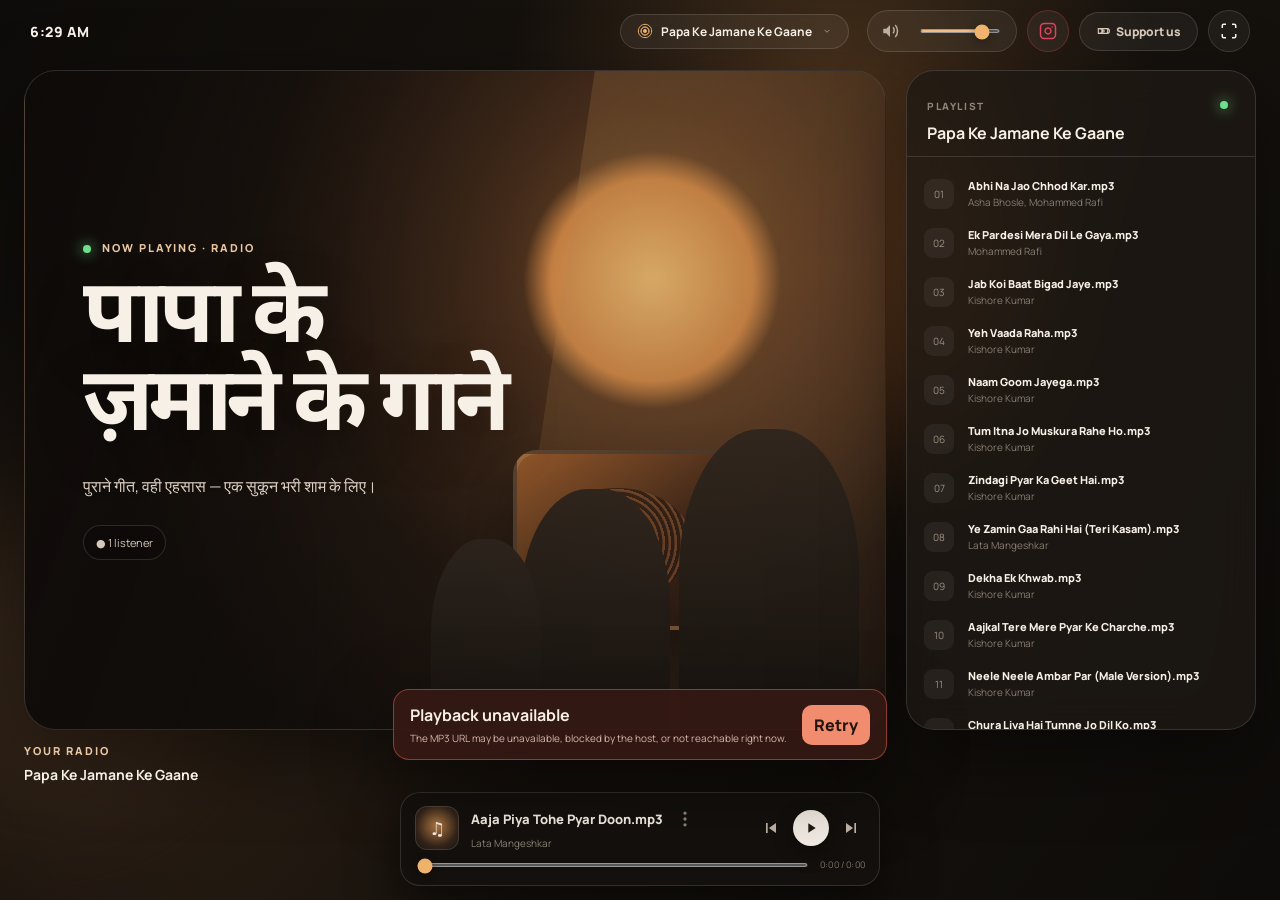
==== commit 67cba51e: "Add files via upload" ====
--- a/index.html
+++ b/index.html
@@ -103,32 +103,14 @@
               </span>
               Neendi Time
             </div>
-            <div class="channel-item" data-channel="chatpate">
-              <span class="channel-icon-s">
-                <svg viewBox="0 0 24 24" width="18" height="18">
-                  <path d="M12 2C6.48 2 2 6.48 2 12s4.48 10 10 10 10-4.48 10-10S17.52 2 12 2z" fill="none" stroke="#e17055" stroke-width="1.5"/>
-                  <path d="M8 8l4 4-4 4" fill="none" stroke="#e17055" stroke-width="1.5"/>
-                </svg>
-              </span>
-              Chatpate Songs
-            </div>
-            <div class="channel-item" data-channel="tamil">
+            <div class="channel-item" data-channel="shadi">
               <span class="channel-icon-s">
                 <svg viewBox="0 0 24 24" width="18" height="18">
                   <path d="M12 2C6.48 2 2 6.48 2 12s4.48 10 10 10 10-4.48 10-10S17.52 2 12 2z" fill="none" stroke="#fd79a8" stroke-width="1.5"/>
                   <circle cx="12" cy="12" r="2" fill="#fd79a8"/>
                 </svg>
               </span>
-              Tamil Hits
-            </div>
-            <div class="channel-item" data-channel="punjabi">
-              <span class="channel-icon-s">
-                <svg viewBox="0 0 24 24" width="18" height="18">
-                  <path d="M12 2C6.48 2 2 6.48 2 12s4.48 10 10 10 10-4.48 10-10S17.52 2 12 2z" fill="none" stroke="#00cec9" stroke-width="1.5"/>
-                  <circle cx="12" cy="12" r="2" fill="#00cec9"/>
-                </svg>
-              </span>
-              Punjabi Tadka
+              Shadi Samaroh
             </div>
             <div class="channel-item" data-channel="kk">
               <span class="channel-icon-s">
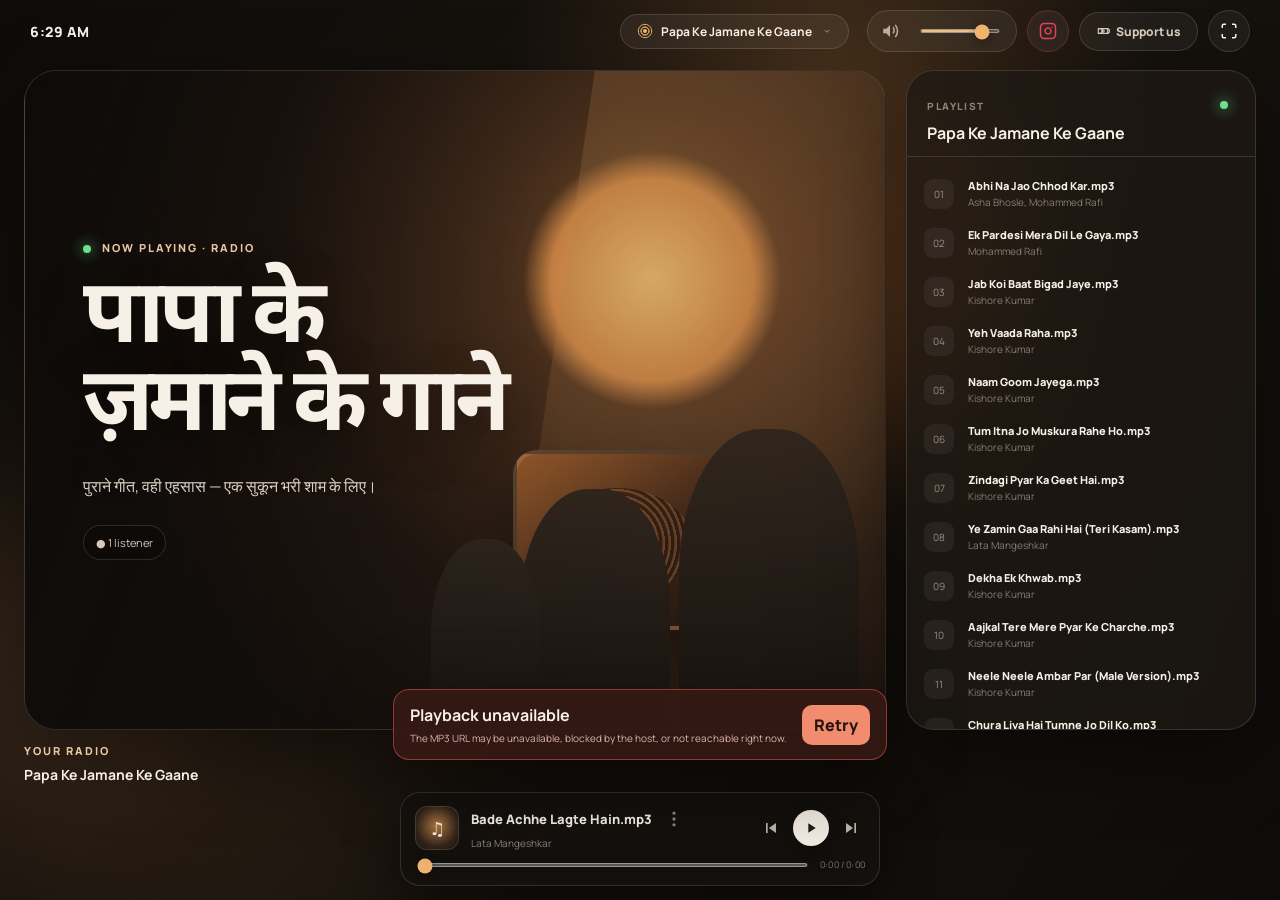
==== commit f3787b91: "Add files via upload" ====
--- a/index.html
+++ b/index.html
@@ -38,91 +38,136 @@
           </button>
           <div class="channel-menu" id="channelMenu">
             <div class="channel-header">📻 Radio Channels</div>
+
             <div class="channel-item active" data-channel="papa">
-              <span class="channel-icon-s">
-                <svg viewBox="0 0 24 24" width="18" height="18">
-                  <circle cx="12" cy="12" r="3" fill="#f0b36d"/>
-                  <path d="M12 2C6.48 2 2 6.48 2 12s4.48 10 10 10 10-4.48 10-10S17.52 2 12 2z" fill="none" stroke="#f0b36d" stroke-width="1.5"/>
-                </svg>
-              </span>
-              Papa Ke Jamane Ke Gaane
-              <span class="channel-check">✓</span>
-            </div>
+              <span class="channel-icon-s" style="color:#f0b36d">
+                <svg viewBox="0 0 24 24" width="18" height="18" fill="none" stroke="currentColor" stroke-width="1.6" stroke-linecap="round">
+                  <circle cx="12" cy="12" r="1.6" fill="currentColor" stroke="none"/>
+                  <path d="M8.5 9.5a5 5 0 0 0 0 5"/>
+                  <path d="M15.5 9.5a5 5 0 0 1 0 5"/>
+                  <path d="M5.5 6.5a9 9 0 0 0 0 11"/>
+                  <path d="M18.5 6.5a9 9 0 0 1 0 11"/>
+                </svg>
+              </span>
+              <span class="channel-item-name">Papa Ke Jamane Ke Gaane</span>
+              <span class="channel-badges">
+                <span class="pin-icon"><svg viewBox="0 0 24 24" width="14" height="14"><path d="M12 2a6 6 0 0 0-6 6c0 4.5 6 12 6 12s6-7.5 6-12a6 6 0 0 0-6-6z"/></svg></span>
+              </span>
+            </div>
+
             <div class="channel-item" data-channel="bhojpuri">
-              <span class="channel-icon-s">
-                <svg viewBox="0 0 24 24" width="18" height="18">
-                  <path d="M12 2C6.48 2 2 6.48 2 12s4.48 10 10 10 10-4.48 10-10S17.52 2 12 2z" fill="none" stroke="#ff6b35" stroke-width="1.5"/>
-                  <circle cx="12" cy="12" r="2" fill="#ff6b35"/>
-                  <path d="M7 8c3-3 6-3 10 0" stroke="#ff6b35" stroke-width="1.5" fill="none"/>
-                </svg>
-              </span>
-              Bhojpuri Banger
-              <span class="new-badge">HOT</span>
-            </div>
+              <span class="channel-icon-s" style="color:#ff6b35">
+                <svg viewBox="0 0 24 24" width="18" height="18" fill="none" stroke="currentColor" stroke-width="1.6" stroke-linecap="round" stroke-linejoin="round">
+                  <path d="M12 2c1 3-2 4-2 7a3 3 0 0 0 6 0c0-1-.5-2-1-2 1 1 1.5 2.5 1.5 4a4.5 4.5 0 0 1-9 0C7.5 7 12 6 12 2z"/>
+                </svg>
+              </span>
+              <span class="channel-item-name">Bhojpuri Banger</span>
+              <span class="channel-badges">
+                <span class="new-badge">HOT</span>
+                <span class="pin-icon"><svg viewBox="0 0 24 24" width="14" height="14"><path d="M12 2a6 6 0 0 0-6 6c0 4.5 6 12 6 12s6-7.5 6-12a6 6 0 0 0-6-6z"/></svg></span>
+              </span>
+            </div>
+
             <div class="channel-item" data-channel="2009">
-              <span class="channel-icon-s">
-                <svg viewBox="0 0 24 24" width="18" height="18">
-                  <path d="M12 3v10.55c-.59-.34-1.27-.55-2-.55-2.21 0-4 1.79-4 4s1.79 4 4 4 4-1.79 4-4V7h4V3h-6z" fill="none" stroke="#ffd700" stroke-width="1.5"/>
-                </svg>
-              </span>
-              2009s Vibe
-              <span class="new-badge">NEW</span>
-            </div>
+              <span class="channel-icon-s" style="color:#ffd700">
+                <svg viewBox="0 0 24 24" width="18" height="18" fill="none" stroke="currentColor" stroke-width="1.6" stroke-linecap="round" stroke-linejoin="round">
+                  <path d="M9 18V5l11-2v13"/>
+                  <circle cx="6" cy="18" r="3"/>
+                  <circle cx="17" cy="16" r="3"/>
+                </svg>
+              </span>
+              <span class="channel-item-name">2009s Vibe</span>
+              <span class="channel-badges">
+                <span class="pin-icon"><svg viewBox="0 0 24 24" width="14" height="14"><path d="M12 2a6 6 0 0 0-6 6c0 4.5 6 12 6 12s6-7.5 6-12a6 6 0 0 0-6-6z"/></svg></span>
+              </span>
+            </div>
+
             <div class="channel-item" data-channel="bartam">
-              <span class="channel-icon-s">
-                <svg viewBox="0 0 24 24" width="18" height="18">
-                  <path d="M3 17v2h6v-2H3zM3 5v2h10V5H3zm10 16v-2h8v-2h-8v-2h-2v6h2zM7 9v2H3v2h4v2h2V9H7zm14 4v-2H11v2h10zm-6-4h2V7h-2v2z" fill="none" stroke="#4ecdc4" stroke-width="1.5"/>
-                </svg>
-              </span>
-              Bartan Time
-            </div>
+              <span class="channel-icon-s" style="color:#4ecdc4">
+                <svg viewBox="0 0 24 24" width="18" height="18" fill="none" stroke="currentColor" stroke-width="1.6" stroke-linecap="round" stroke-linejoin="round">
+                  <path d="M6 2v7a2 2 0 0 0 2 2v11"/>
+                  <path d="M9 2v6"/>
+                  <path d="M6 2v6"/>
+                  <path d="M17 2c-2 1-3 3-3 6s1 4 3 4v10"/>
+                </svg>
+              </span>
+              <span class="channel-item-name">Bartan Time</span>
+              <span class="channel-badges">
+                <span class="pin-icon"><svg viewBox="0 0 24 24" width="14" height="14"><path d="M12 2a6 6 0 0 0-6 6c0 4.5 6 12 6 12s6-7.5 6-12a6 6 0 0 0-6-6z"/></svg></span>
+              </span>
+            </div>
+
             <div class="channel-item" data-channel="gym">
-              <span class="channel-icon-s">
-                <svg viewBox="0 0 24 24" width="18" height="18">
-                  <path d="M20 18c1.1 0 2-.9 2-2V8c0-1.1-.9-2-2-2h-4v2h4v8h-4v2h4zM4 18h4v-2H4V8h4V6H4c-1.1 0-2 .9-2 2v8c0 1.1.9 2 2 2z" fill="none" stroke="#ff6b6b" stroke-width="1.5"/>
-                  <rect x="8" y="6" width="8" height="12" rx="1" fill="none" stroke="#ff6b6b" stroke-width="1.5"/>
-                </svg>
-              </span>
-              Gym Jam
-            </div>
+              <span class="channel-icon-s" style="color:#ff6b6b">
+                <svg viewBox="0 0 24 24" width="18" height="18" fill="none" stroke="currentColor" stroke-width="1.6" stroke-linecap="round">
+                  <path d="M6.5 7v10M2 9v6M17.5 7v10M22 9v6M6.5 12h11"/>
+                </svg>
+              </span>
+              <span class="channel-item-name">Gym Jam</span>
+              <span class="channel-badges">
+                <span class="pin-icon"><svg viewBox="0 0 24 24" width="14" height="14"><path d="M12 2a6 6 0 0 0-6 6c0 4.5 6 12 6 12s6-7.5 6-12a6 6 0 0 0-6-6z"/></svg></span>
+              </span>
+            </div>
+
             <div class="channel-item" data-channel="genz">
-              <span class="channel-icon-s">
-                <svg viewBox="0 0 24 24" width="18" height="18">
-                  <path d="M12 2C6.48 2 2 6.48 2 12s4.48 10 10 10 10-4.48 10-10S17.52 2 12 2zm0 18c-4.41 0-8-3.59-8-8s3.59-8 8-8 8 3.59 8 8-3.59 8-8 8z" fill="none" stroke="#a29bfe" stroke-width="1.5"/>
-                  <path d="M12 6v6l4 2" fill="none" stroke="#a29bfe" stroke-width="1.5"/>
-                </svg>
-              </span>
-              Genz Gaane
-            </div>
+              <span class="channel-icon-s" style="color:#a29bfe">
+                <svg viewBox="0 0 24 24" width="18" height="18" fill="currentColor" stroke="none">
+                  <path d="M13 2 4 14h6l-1 8 9-12h-6l1-8z"/>
+                </svg>
+              </span>
+              <span class="channel-item-name">Genz Gaane</span>
+              <span class="channel-badges">
+                <span class="pin-icon"><svg viewBox="0 0 24 24" width="14" height="14"><path d="M12 2a6 6 0 0 0-6 6c0 4.5 6 12 6 12s6-7.5 6-12a6 6 0 0 0-6-6z"/></svg></span>
+              </span>
+            </div>
+
             <div class="channel-item" data-channel="neendi">
-              <span class="channel-icon-s">
-                <svg viewBox="0 0 24 24" width="18" height="18">
-                  <path d="M12 2C6.48 2 2 6.48 2 12s4.48 10 10 10 10-4.48 10-10S17.52 2 12 2zm0 18c-4.41 0-8-3.59-8-8s3.59-8 8-8 8 3.59 8 8-3.59 8-8 8z" fill="none" stroke="#74b9ff" stroke-width="1.5"/>
-                  <path d="M12 6v6l3 3" fill="none" stroke="#74b9ff" stroke-width="1.5"/>
-                </svg>
-              </span>
-              Neendi Time
-            </div>
+              <span class="channel-icon-s" style="color:#74b9ff">
+                <svg viewBox="0 0 24 24" width="18" height="18" fill="none" stroke="currentColor" stroke-width="1.6" stroke-linecap="round" stroke-linejoin="round">
+                  <path d="M20 14.5A8 8 0 1 1 9.5 4a6.5 6.5 0 0 0 10.5 10.5z"/>
+                </svg>
+              </span>
+              <span class="channel-item-name">Neendi Time</span>
+              <span class="channel-badges">
+                <span class="pin-icon"><svg viewBox="0 0 24 24" width="14" height="14"><path d="M12 2a6 6 0 0 0-6 6c0 4.5 6 12 6 12s6-7.5 6-12a6 6 0 0 0-6-6z"/></svg></span>
+              </span>
+            </div>
+
             <div class="channel-item" data-channel="shadi">
-              <span class="channel-icon-s">
-                <svg viewBox="0 0 24 24" width="18" height="18">
-                  <path d="M12 2C6.48 2 2 6.48 2 12s4.48 10 10 10 10-4.48 10-10S17.52 2 12 2z" fill="none" stroke="#fd79a8" stroke-width="1.5"/>
-                  <circle cx="12" cy="12" r="2" fill="#fd79a8"/>
-                </svg>
-              </span>
-              Shadi Samaroh
-            </div>
+              <span class="channel-icon-s" style="color:#fd79a8">
+                <svg viewBox="0 0 24 24" width="18" height="18" fill="none" stroke="currentColor" stroke-width="1.6" stroke-linecap="round" stroke-linejoin="round">
+                  <path d="M12 21s-7-4.35-9.5-8.8C.7 8.7 2.4 5 6 5c2 0 3.3 1 4 2.4C10.7 6 12 5 14 5c3.6 0 5.3 3.7 3.5 7.2C19 16.65 12 21 12 21z"/>
+                </svg>
+              </span>
+              <span class="channel-item-name">Shadi Samaroh</span>
+              <span class="channel-badges">
+                <span class="new-badge">NEW</span>
+                <span class="pin-icon"><svg viewBox="0 0 24 24" width="14" height="14"><path d="M12 2a6 6 0 0 0-6 6c0 4.5 6 12 6 12s6-7.5 6-12a6 6 0 0 0-6-6z"/></svg></span>
+              </span>
+            </div>
+
             <div class="channel-item" data-channel="kk">
-              <span class="channel-icon-s">
-                <svg viewBox="0 0 24 24" width="18" height="18">
-                  <path d="M12 2C6.48 2 2 6.48 2 12s4.48 10 10 10 10-4.48 10-10S17.52 2 12 2z" fill="none" stroke="#fdcb6e" stroke-width="1.5"/>
-                  <path d="M9 8l6 4-6 4V8z" fill="none" stroke="#fdcb6e" stroke-width="1.5"/>
-                </svg>
-              </span>
-              The Great KK
-            </div>
-          </div>
-        </div>
+              <span class="channel-icon-s" style="color:#fdcb6e">
+                <svg viewBox="0 0 24 24" width="18" height="18" fill="none" stroke="currentColor" stroke-width="1.6" stroke-linecap="round" stroke-linejoin="round">
+                  <rect x="9" y="2" width="6" height="11" rx="3"/>
+                  <path d="M5 11a7 7 0 0 0 14 0"/>
+                  <path d="M12 18v4"/>
+                  <path d="M9 22h6"/>
+                </svg>
+              </span>
+              <span class="channel-item-name">The Great KK</span>
+              <span class="channel-badges">
+                <span class="pin-icon"><svg viewBox="0 0 24 24" width="14" height="14"><path d="M12 2a6 6 0 0 0-6 6c0 4.5 6 12 6 12s6-7.5 6-12a6 6 0 0 0-6-6z"/></svg></span>
+              </span>
+            </div>
+
+            <div class="channel-footer" id="channelFooter">
+              <span>Want more channels?</span>
+              <button type="button" class="channel-footer-cta" id="channelFooterCta">Buy me a coffee to boost speed! ☕</button>
+            </div>
+          </div>
+        </div>
+
 
         <div class="top-volume">
           <button class="icon-btn" id="muteBtn" title="Mute / unmute" aria-label="Mute / unmute">
--- a/styles.css
+++ b/styles.css
@@ -30,16 +30,25 @@
 .arrow-svg{transition:transform .2s}
 .channel-dropdown.open .arrow-svg{transform:rotate(180deg)}
 
-.channel-menu{position:absolute;top:calc(100% + 10px);right:0;min-width:240px;max-height:400px;overflow-y:auto;background:rgba(20,17,14,.96);backdrop-filter:blur(24px);border:1px solid var(--line);border-radius:16px;padding:8px 6px;box-shadow:0 20px 60px rgba(0,0,0,.6);display:none;z-index:50}
+.channel-menu{position:absolute;top:calc(100% + 10px);right:0;min-width:250px;max-height:400px;overflow-y:auto;background:rgba(20,17,14,.96);backdrop-filter:blur(24px);border:1px solid var(--line);border-radius:16px;padding:8px 6px;box-shadow:0 20px 60px rgba(0,0,0,.6);display:none;z-index:50}
 .channel-menu.open{display:block}
 .channel-header{font-size:10px;font-weight:800;color:#847a70;padding:6px 12px 10px;letter-spacing:.1em;text-transform:uppercase;border-bottom:1px solid var(--line);margin-bottom:4px}
 .channel-item{display:flex;align-items:center;gap:10px;padding:10px 12px;border-radius:10px;cursor:pointer;font-size:12px;font-weight:600;color:#c2b7ab;transition:.15s;position:relative}
 .channel-item:hover{background:rgba(255,255,255,.08);color:#fff}
 .channel-item.active{background:rgba(238,173,101,.12);color:var(--accent)}
-.channel-icon-s{display:flex;align-items:center;width:24px;justify-content:center}
-.channel-check{display:none;margin-left:auto;color:var(--accent)}
-.channel-item.active .channel-check{display:block}
-.new-badge{margin-left:auto;background:#ff4757;color:#fff;font-size:8px;font-weight:800;padding:2px 8px;border-radius:999px;text-transform:uppercase;letter-spacing:.05em}
+.channel-icon-s{display:flex;align-items:center;width:24px;justify-content:center;flex:0 0 auto}
+.channel-item-name{flex:1;min-width:0;white-space:nowrap;overflow:hidden;text-overflow:ellipsis}
+.channel-badges{display:flex;align-items:center;gap:6px;flex:0 0 auto;margin-left:auto}
+.pin-icon{display:flex;align-items:center;color:#7c7266;opacity:.55;transition:.2s}
+.pin-icon svg{fill:none;stroke:currentColor;stroke-width:1.5}
+.channel-item:hover .pin-icon{opacity:.8}
+.channel-item.active .pin-icon{color:#ffe9cf;opacity:1}
+.channel-item.active .pin-icon svg{fill:currentColor;stroke:none}
+.channel-footer{margin-top:6px;padding:14px 12px 10px;border-top:1px solid var(--line);display:flex;flex-direction:column;align-items:center;gap:6px;text-align:center}
+.channel-footer span{font-size:10px;color:#8f8579}
+.channel-footer-cta{border:0;background:transparent;color:#7ee6a8;font-size:11px;font-weight:700;cursor:pointer;padding:2px;transition:.15s}
+.channel-footer-cta:hover{color:#a3f3c0}
+.new-badge{background:#ff4757;color:#fff;font-size:8px;font-weight:800;padding:2px 8px;border-radius:999px;text-transform:uppercase;letter-spacing:.05em}
 
 /* Volume Control */
 .top-volume{display:flex;align-items:center;gap:10px;border:1px solid var(--line);background:rgba(255,255,255,.055);backdrop-filter:blur(14px);border-radius:999px;padding:0 14px 0 4px;height:42px}
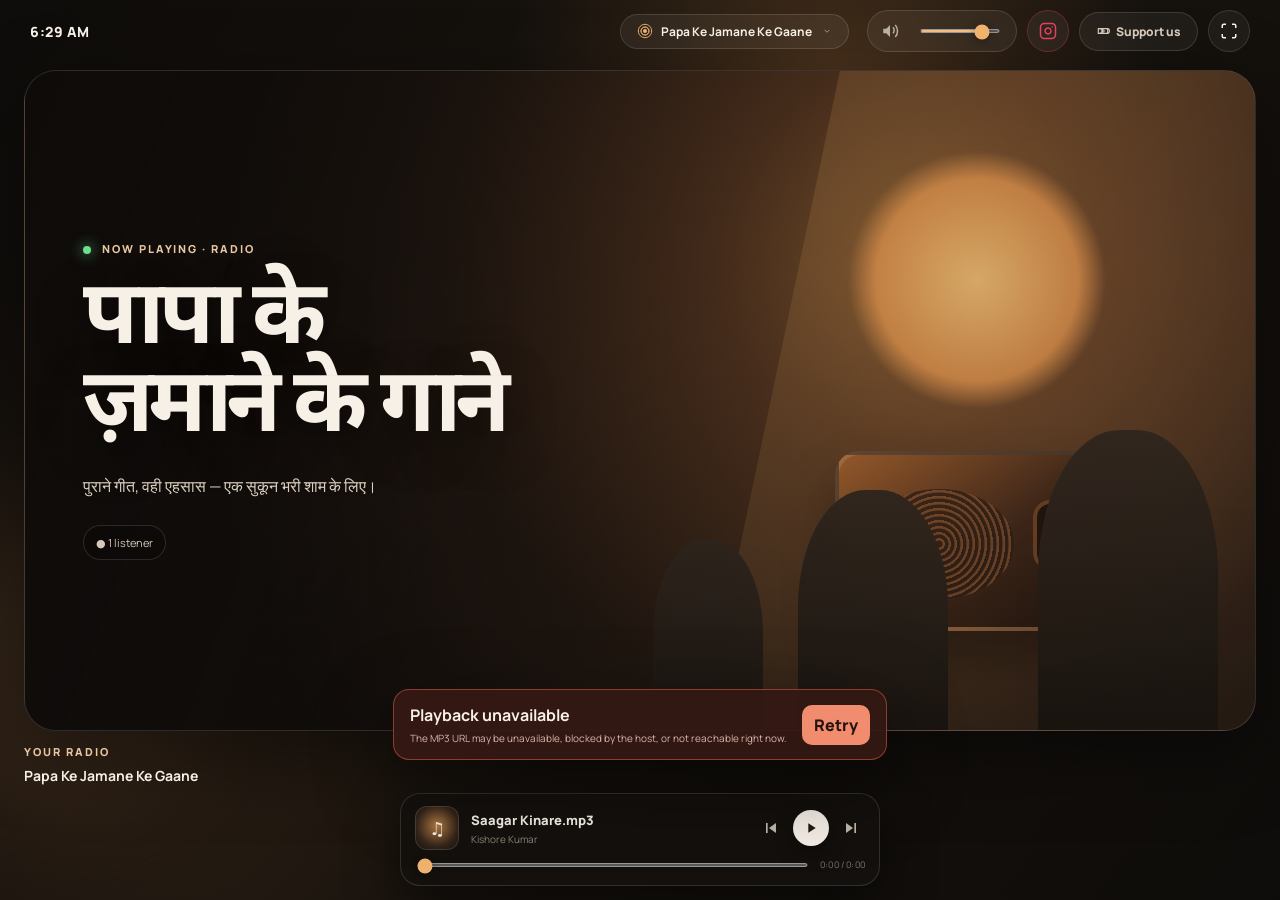
==== commit f7767119: "Add files via upload" ====
--- a/index.html
+++ b/index.html
@@ -234,18 +234,6 @@
           <div class="silhouette s3"></div>
         </div>
       </section>
-
-      <aside class="sidebar">
-        <div class="sidebar-head">
-          <div>
-            <small>PLAYLIST</small>
-            <h2 id="playlistTitle">Papa Ke Jamane Ke Gaane</h2>
-          </div>
-          <span class="status-dot"></span>
-        </div>
-
-        <div class="playlist-scroll" id="playlist"></div>
-      </aside>
     </main>
 
     <section class="queue-strip">
@@ -261,13 +249,6 @@
         <div class="mini-text">
           <div class="mini-title-row">
             <strong id="nowTitle">Choose a song</strong>
-            <button class="mini-dots" id="playlistPopupBtn" title="Show playlist" aria-label="Show playlist">
-              <svg viewBox="0 0 24 24" width="20" height="20" fill="none" stroke="currentColor" stroke-width="2">
-                <circle cx="12" cy="5" r="1"/>
-                <circle cx="12" cy="12" r="1"/>
-                <circle cx="12" cy="19" r="1"/>
-              </svg>
-            </button>
           </div>
           <span id="nowArtist">Papa Ke Jamane Ke Gaane</span>
         </div>
--- a/styles.css
+++ b/styles.css
@@ -69,7 +69,7 @@
 @media(max-width:700px){.top-volume{display:none}}
 
 /* Main Grid */
-.main-grid{display:grid;grid-template-columns:minmax(0,1fr) 350px;gap:20px;padding:12px 24px 0;max-width:1500px;margin:auto;position:relative;z-index:2}
+.main-grid{display:grid;grid-template-columns:1fr;gap:20px;padding:12px 24px 0;max-width:1500px;margin:auto;position:relative;z-index:2}
 .hero{min-height:580px;border:1px solid var(--line);border-radius:32px;position:relative;overflow:hidden;padding:58px 58px;display:flex;align-items:center;box-shadow:var(--shadow);
 background:linear-gradient(110deg,rgba(13,10,8,.88) 0%,rgba(13,10,8,.54) 50%,rgba(13,10,8,.22) 100%),
 radial-gradient(circle at 72% 28%,#c88746 0%,#80502f 19%,#302117 48%,#17120f 75%)}
@@ -93,33 +93,19 @@
 .silhouette{position:absolute;bottom:-20px;border-radius:45% 45% 0 0;background:linear-gradient(#2d251e,#17130f);filter:blur(.2px)}
 .s1{right:3%;width:180px;height:320px}.s2{right:25%;width:150px;height:260px}.s3{right:40%;width:110px;height:210px}
 
-/* Sidebar - Simplified */
-.sidebar{height:580px;border:1px solid var(--line);border-radius:28px;background:var(--panel);backdrop-filter:blur(18px);box-shadow:var(--shadow);overflow:hidden;display:flex;flex-direction:column}
-.sidebar-head{padding:22px 20px 12px;display:flex;justify-content:space-between;align-items:flex-start;border-bottom:1px solid var(--line)}
-.sidebar-head small{font-size:10px;color:#8f8579;letter-spacing:.16em;font-weight:800}
-.sidebar-head h2{font-size:16px;margin:7px 0 0;max-width:260px}
-.status-dot{margin-top:8px}
-.playlist-scroll{overflow:auto;padding:12px 8px 12px;flex:1}
-.song{display:grid;grid-template-columns:34px 1fr;gap:10px;align-items:center;padding:9px 9px;border-radius:12px;cursor:pointer}
-.song:hover{background:rgba(255,255,255,.06)}
-.song.active{background:rgba(238,173,101,.12)}
-.song-num{width:30px;height:30px;display:grid;place-items:center;border-radius:9px;background:rgba(255,255,255,.055);font-size:10px;color:#9c9185}
-.song.active .song-num{background:rgba(238,173,101,.2);color:#ffd39d}
-.song-info{min-width:0}.song-title{font-size:11px;font-weight:800;white-space:nowrap;overflow:hidden;text-overflow:ellipsis}.song-artist{font-size:10px;color:#877d72;margin-top:2px;white-space:nowrap;overflow:hidden;text-overflow:ellipsis}
 
 /* Queue Strip */
 .queue-strip{max-width:1500px;margin:18px auto 0;padding:0 24px 14px;display:flex;align-items:center;justify-content:space-between;position:relative;z-index:2}
 .queue-strip strong{display:block;margin-top:5px;font-size:14px}
 
 /* Mini Player */
-.mini-player{align-self:center;flex:0 0 auto;z-index:20;width:min(480px,92vw);padding:12px 14px 14px;border-radius:20px;border:1px solid var(--line);background:rgba(20,17,14,.9);backdrop-filter:blur(24px);box-shadow:0 20px 50px rgba(0,0,0,.5);display:flex;flex-direction:column;gap:8px}
+.mini-player{align-self:center;flex:0 0 auto;z-index:20;width:min(480px,92vw);padding:12px 14px 14px;border-radius:20px;border:1px solid var(--line);background:rgba(20,17,14,.9);backdrop-filter:blur(24px);box-shadow:0 20px 50px rgba(0,0,0,.5);display:flex;flex-direction:column;gap:8px;cursor:pointer}
+.mini-player:hover{border-color:rgba(255,255,255,.22)}
 .mini-top{display:flex;align-items:center;gap:12px;min-width:0}
 .mini-player .cover{width:44px;height:44px;flex:0 0 auto;border-radius:12px;background:radial-gradient(circle at 50% 45%,#b27a43,#35251a 62%,#14100d);display:grid;place-items:center;font-size:18px;box-shadow:inset 0 0 0 1px rgba(255,255,255,.13);color:#f7f0e7}
 .mini-text{min-width:0;flex:1 1 auto}
 .mini-title-row{display:flex;align-items:center;gap:8px;min-width:0}
 .mini-title-row strong{font-size:13px;font-weight:800;white-space:nowrap;overflow:hidden;text-overflow:ellipsis;min-width:0}
-.mini-dots{flex:0 0 auto;border:0;background:transparent;color:#8f8579;font-size:15px;cursor:pointer;line-height:1;padding:4px;transition:.2s;display:flex;align-items:center}
-.mini-dots:hover{color:#fff;transform:scale(1.1)}
 .mini-text>span{display:block;font-size:10px;color:#8f8579;margin-top:3px;white-space:nowrap;overflow:hidden;text-overflow:ellipsis}
 .mini-controls{display:flex;align-items:center;gap:8px;flex:0 0 auto}
 .mini-controls .control,.mini-controls .play{border:0;background:transparent;cursor:pointer;transition:.2s}
@@ -127,7 +113,7 @@
 .mini-controls .control:hover{color:#fff;transform:scale(1.1)}
 .mini-controls .play{width:36px;height:36px;border-radius:50%;background:#f5eee6;color:#201a15;box-shadow:0 8px 20px rgba(0,0,0,.3);display:grid;place-items:center;transition:.2s}
 .mini-controls .play:hover{transform:scale(1.05);background:#fff}
-.mini-progress-row{display:flex;align-items:center;gap:10px}
+.mini-progress-row{display:flex;align-items:center;gap:10px;cursor:default}
 .mini-progress-row input[type=range]{height:4px;accent-color:var(--accent)}
 .mini-time{flex:0 0 auto;font-size:9px;color:#82776c;letter-spacing:.02em}
 
@@ -159,8 +145,8 @@
 .error-panel span{font-size:10px;color:#d8b5ab}.error-panel button{grid-column:2;grid-row:1/3;align-self:center;border:0;border-radius:10px;padding:9px 12px;background:#f28c6e;color:#24130e;font-weight:800;cursor:pointer}
 
 /* Responsive */
-@media(max-width:1050px){.main-grid{grid-template-columns:1fr}.sidebar{height:480px}.hero{min-height:500px}.radio-art{opacity:.55}}
-@media(max-width:700px){.topbar{height:64px;padding:0 14px}.top-actions{gap:5px}.top-actions .support-pill{display:none}.main-grid{padding:8px 10px 0}.hero{min-height:430px;padding:34px 26px;border-radius:24px}.hero h1{font-size:54px}.hero-meta span:nth-child(2){display:none}.radio{right:-50px;bottom:10%;transform:scale(.8);transform-origin:bottom right}.sidebar{height:440px;border-radius:22px}.queue-strip{padding:0 12px 10px}.playlist-popup{bottom:85px;max-height:350px}.channel-btn{font-size:10px;padding:6px 12px}.channel-menu{min-width:200px}.channel-btn .channel-name{max-width:120px;overflow:hidden;text-overflow:ellipsis}}
+@media(max-width:1050px){.hero{min-height:500px}.radio-art{opacity:.55}}
+@media(max-width:700px){.topbar{height:64px;padding:0 14px}.top-actions{gap:5px}.top-actions .support-pill{display:none}.main-grid{padding:8px 10px 0}.hero{min-height:430px;padding:34px 26px;border-radius:24px}.hero h1{font-size:54px}.hero-meta span:nth-child(2){display:none}.radio{right:-50px;bottom:10%;transform:scale(.8);transform-origin:bottom right}.queue-strip{padding:0 12px 10px}.playlist-popup{bottom:85px;max-height:350px}.channel-btn{font-size:10px;padding:6px 12px}.channel-menu{min-width:200px}.channel-btn .channel-name{max-width:120px;overflow:hidden;text-overflow:ellipsis}}
 
 /* One-Screen UI */
 html,body{height:100%;overflow:hidden}
@@ -169,12 +155,10 @@
 .topbar{flex:0 0 62px;height:62px}
 .main-grid{flex:1 1 auto;min-height:0;height:auto;padding-top:8px;padding-bottom:0}
 .hero{min-height:0;height:100%}
-.sidebar{height:100%;min-height:0}
-.playlist-scroll{min-height:0}
 .queue-strip{flex:0 0 auto;margin-top:8px;padding-bottom:8px}
 .mini-player{margin-bottom:14px}
-@media(max-width:1050px){.main-grid{min-height:0;overflow:hidden}.hero{min-height:0}.sidebar{height:100%}}
-@media(max-width:700px){.app-shell{height:100dvh}.topbar{flex-basis:54px;height:54px}.main-grid{display:grid;grid-template-rows:minmax(0,1fr) minmax(0,1fr);gap:8px;overflow:hidden}.hero{min-height:0;height:100%;padding:22px 20px}.hero h1{font-size:clamp(40px,12vw,54px)}.sidebar{height:100%;min-height:0}.playlist-scroll{min-height:0}.queue-strip{margin-top:5px}}
+@media(max-width:1050px){.main-grid{min-height:0;overflow:hidden}.hero{min-height:0}}
+@media(max-width:700px){.app-shell{height:100dvh}.topbar{flex-basis:54px;height:54px}.main-grid{overflow:hidden}.hero{min-height:0;height:100%;padding:22px 20px}.hero h1{font-size:clamp(40px,12vw,54px)}.queue-strip{margin-top:5px}}
 
 input[type=range]{accent-color:var(--accent);width:100%;cursor:pointer;background:transparent}
 input[type=range]::-webkit-slider-runnable-track{height:4px;background:rgba(255,255,255,.15);border-radius:2px}
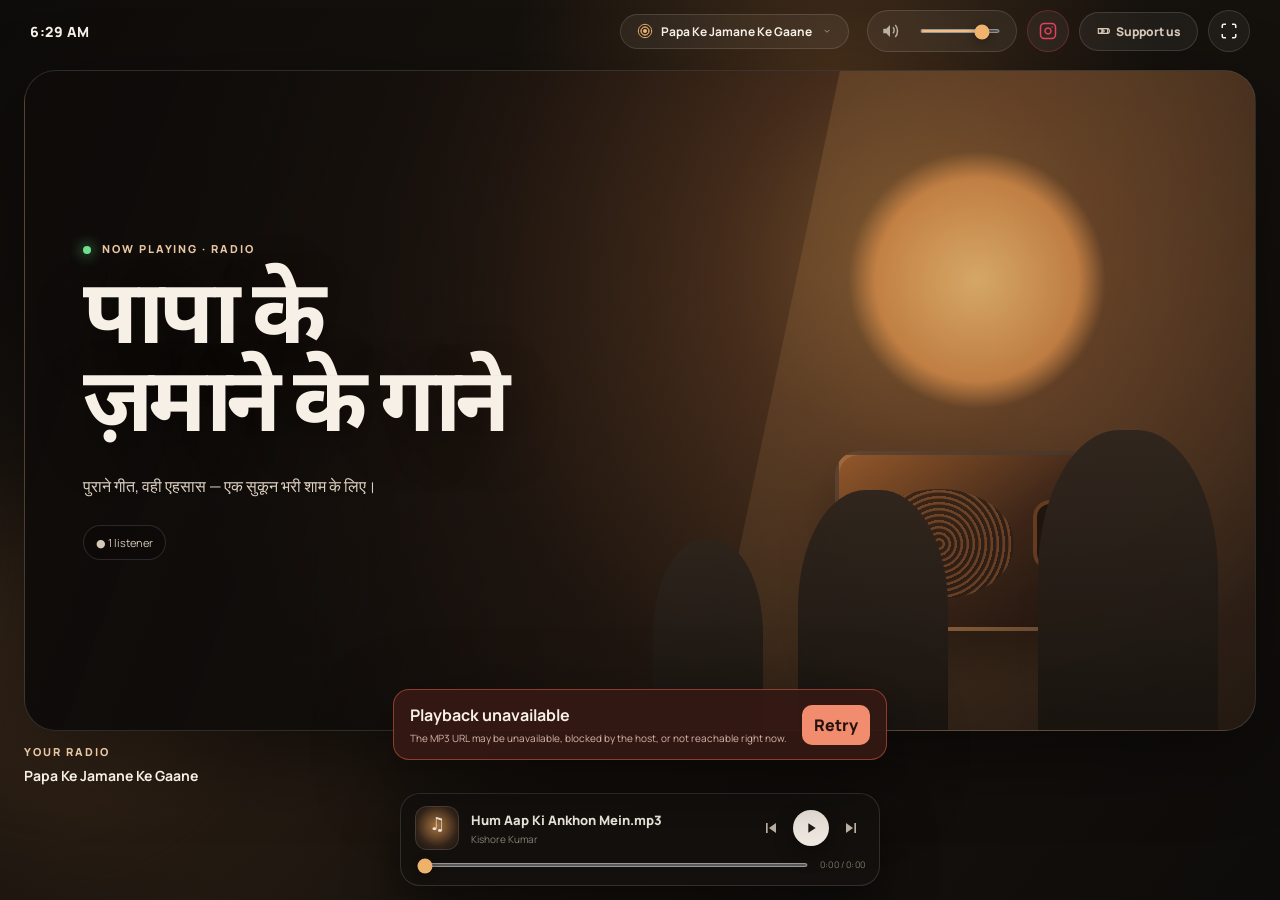
==== commit c6dca08c: "Update index.html" ====
--- a/index.html
+++ b/index.html
@@ -245,7 +245,17 @@
 
     <footer class="mini-player" id="miniPlayer">
       <div class="mini-top">
-        <div class="cover" id="cover"><span>♫</span></div>
+        <div class="cover" id="cover">
+          <span>♫</span>
+          <!-- Beat animation bars -->
+          <div class="beat-bars" id="beatBars">
+            <span class="beat-bar b1"></span>
+            <span class="beat-bar b2"></span>
+            <span class="beat-bar b3"></span>
+            <span class="beat-bar b4"></span>
+            <span class="beat-bar b5"></span>
+          </div>
+        </div>
         <div class="mini-text">
           <div class="mini-title-row">
             <strong id="nowTitle">Choose a song</strong>
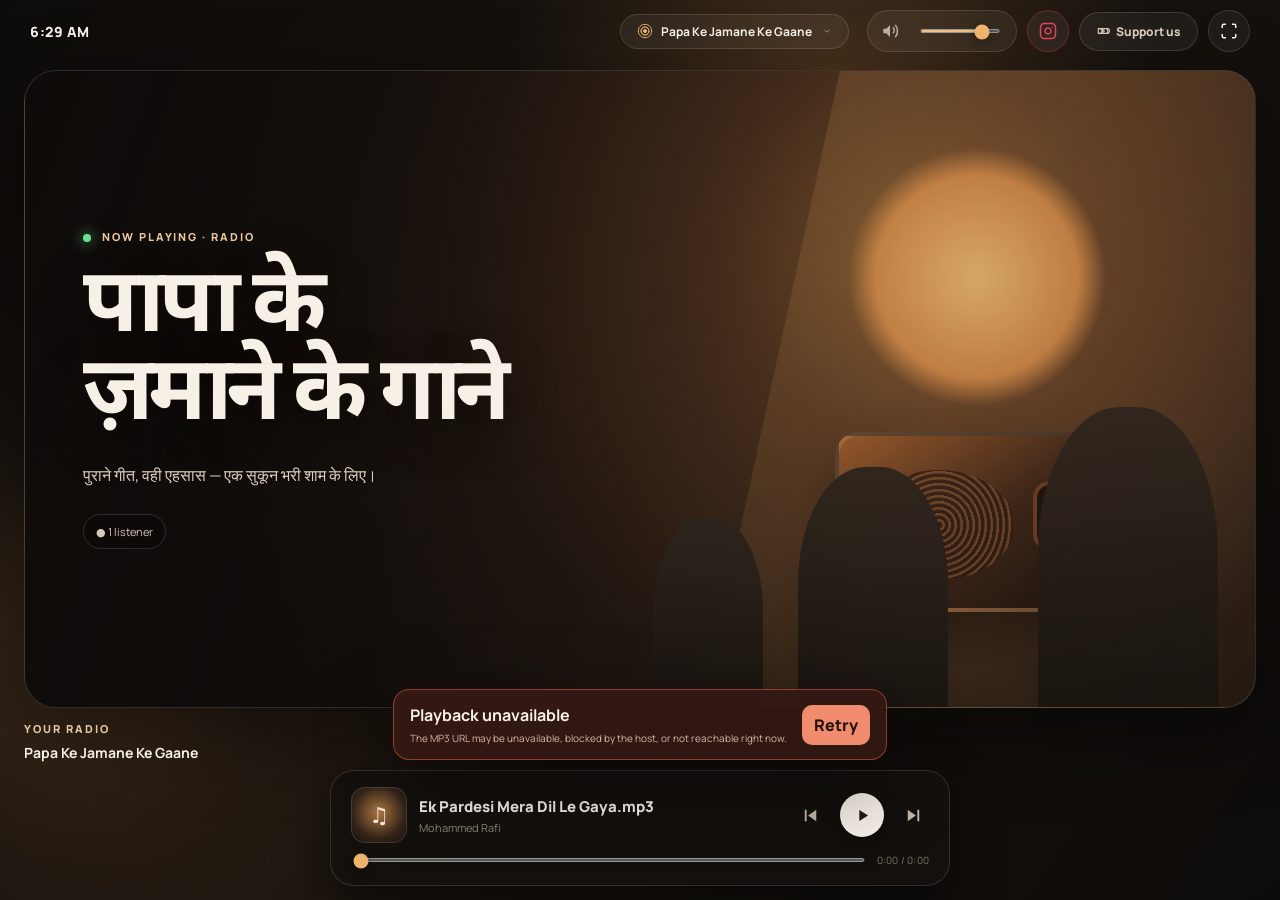
==== commit e62caa8f: "Add files via upload" ====
--- a/index.html
+++ b/index.html
@@ -247,14 +247,7 @@
       <div class="mini-top">
         <div class="cover" id="cover">
           <span>♫</span>
-          <!-- Beat animation bars -->
-          <div class="beat-bars" id="beatBars">
-            <span class="beat-bar b1"></span>
-            <span class="beat-bar b2"></span>
-            <span class="beat-bar b3"></span>
-            <span class="beat-bar b4"></span>
-            <span class="beat-bar b5"></span>
-          </div>
+          <div class="beat-eq" id="beatEq" aria-hidden="true"><i></i><i></i><i></i><i></i></div>
         </div>
         <div class="mini-text">
           <div class="mini-title-row">
--- a/styles.css
+++ b/styles.css
@@ -102,7 +102,16 @@
 .mini-player{align-self:center;flex:0 0 auto;z-index:20;width:min(480px,92vw);padding:12px 14px 14px;border-radius:20px;border:1px solid var(--line);background:rgba(20,17,14,.9);backdrop-filter:blur(24px);box-shadow:0 20px 50px rgba(0,0,0,.5);display:flex;flex-direction:column;gap:8px;cursor:pointer}
 .mini-player:hover{border-color:rgba(255,255,255,.22)}
 .mini-top{display:flex;align-items:center;gap:12px;min-width:0}
-.mini-player .cover{width:44px;height:44px;flex:0 0 auto;border-radius:12px;background:radial-gradient(circle at 50% 45%,#b27a43,#35251a 62%,#14100d);display:grid;place-items:center;font-size:18px;box-shadow:inset 0 0 0 1px rgba(255,255,255,.13);color:#f7f0e7}
+.mini-player .cover{position:relative;width:44px;height:44px;flex:0 0 auto;border-radius:12px;background:radial-gradient(circle at 50% 45%,#b27a43,#35251a 62%,#14100d);display:grid;place-items:center;font-size:18px;box-shadow:inset 0 0 0 1px rgba(255,255,255,.13);color:#f7f0e7}
+.beat-eq{position:absolute;right:4px;bottom:4px;display:flex;align-items:flex-end;gap:2px;height:12px;opacity:0;transition:opacity .25s}
+.beat-eq i{width:2.5px;background:#ffd39d;border-radius:1px;height:30%;animation:beatBar 900ms ease-in-out infinite;animation-play-state:paused}
+.beat-eq i:nth-child(1){animation-delay:-0.6s}
+.beat-eq i:nth-child(2){animation-delay:-0.15s}
+.beat-eq i:nth-child(3){animation-delay:-0.8s}
+.beat-eq i:nth-child(4){animation-delay:-0.35s}
+@keyframes beatBar{0%,100%{height:25%}50%{height:100%}}
+.mini-player.is-playing .beat-eq{opacity:1}
+.mini-player.is-playing .beat-eq i{animation-play-state:running}
 .mini-text{min-width:0;flex:1 1 auto}
 .mini-title-row{display:flex;align-items:center;gap:8px;min-width:0}
 .mini-title-row strong{font-size:13px;font-weight:800;white-space:nowrap;overflow:hidden;text-overflow:ellipsis;min-width:0}
@@ -148,6 +157,49 @@
 @media(max-width:1050px){.hero{min-height:500px}.radio-art{opacity:.55}}
 @media(max-width:700px){.topbar{height:64px;padding:0 14px}.top-actions{gap:5px}.top-actions .support-pill{display:none}.main-grid{padding:8px 10px 0}.hero{min-height:430px;padding:34px 26px;border-radius:24px}.hero h1{font-size:54px}.hero-meta span:nth-child(2){display:none}.radio{right:-50px;bottom:10%;transform:scale(.8);transform-origin:bottom right}.queue-strip{padding:0 12px 10px}.playlist-popup{bottom:85px;max-height:350px}.channel-btn{font-size:10px;padding:6px 12px}.channel-menu{min-width:200px}.channel-btn .channel-name{max-width:120px;overflow:hidden;text-overflow:ellipsis}}
 
+/* Mini player scales up on larger screens — laptop / desktop / webtv */
+@media(min-width:1051px){
+  .mini-player{width:min(620px,66vw);padding:16px 20px 18px;border-radius:24px;gap:10px}
+  .mini-player .cover{width:56px;height:56px;border-radius:14px;font-size:22px}
+  .mini-title-row strong{font-size:15px}
+  .mini-text>span{font-size:11px}
+  .mini-controls{gap:14px}
+  .mini-controls .play{width:44px;height:44px}
+  .mini-controls .play svg{width:19px;height:19px}
+  .mini-controls .control svg{width:23px;height:23px}
+  .mini-time{font-size:10px}
+  .beat-eq{height:14px;right:5px;bottom:5px}
+  .beat-eq i{width:3px}
+}
+@media(min-width:1441px){
+  .mini-player{width:min(760px,55vw);padding:20px 26px 22px;border-radius:26px}
+  .mini-player .cover{width:66px;height:66px;border-radius:16px;font-size:26px}
+  .mini-title-row strong{font-size:17px}
+  .mini-text>span{font-size:12px}
+  .mini-controls{gap:16px}
+  .mini-controls .play{width:52px;height:52px}
+  .mini-controls .play svg{width:22px;height:22px}
+  .mini-controls .control svg{width:26px;height:26px}
+  .mini-progress-row{gap:14px}
+  .mini-time{font-size:11px}
+  .beat-eq{height:16px;right:6px;bottom:6px}
+  .beat-eq i{width:3.5px}
+}
+@media(min-width:1921px){
+  .mini-player{width:min(920px,48vw);padding:24px 32px 26px;border-radius:30px}
+  .mini-player .cover{width:80px;height:80px;border-radius:18px;font-size:32px}
+  .mini-title-row strong{font-size:20px}
+  .mini-text>span{font-size:13px}
+  .mini-controls{gap:20px}
+  .mini-controls .play{width:62px;height:62px}
+  .mini-controls .play svg{width:26px;height:26px}
+  .mini-controls .control svg{width:30px;height:30px}
+  .mini-progress-row{gap:16px}
+  .mini-time{font-size:12px}
+  .beat-eq{height:18px;right:7px;bottom:7px}
+  .beat-eq i{width:4px}
+}
+
 /* One-Screen UI */
 html,body{height:100%;overflow:hidden}
 .app-shell{height:100vh;min-height:0;overflow:hidden;display:flex;flex-direction:column;align-items:center}
